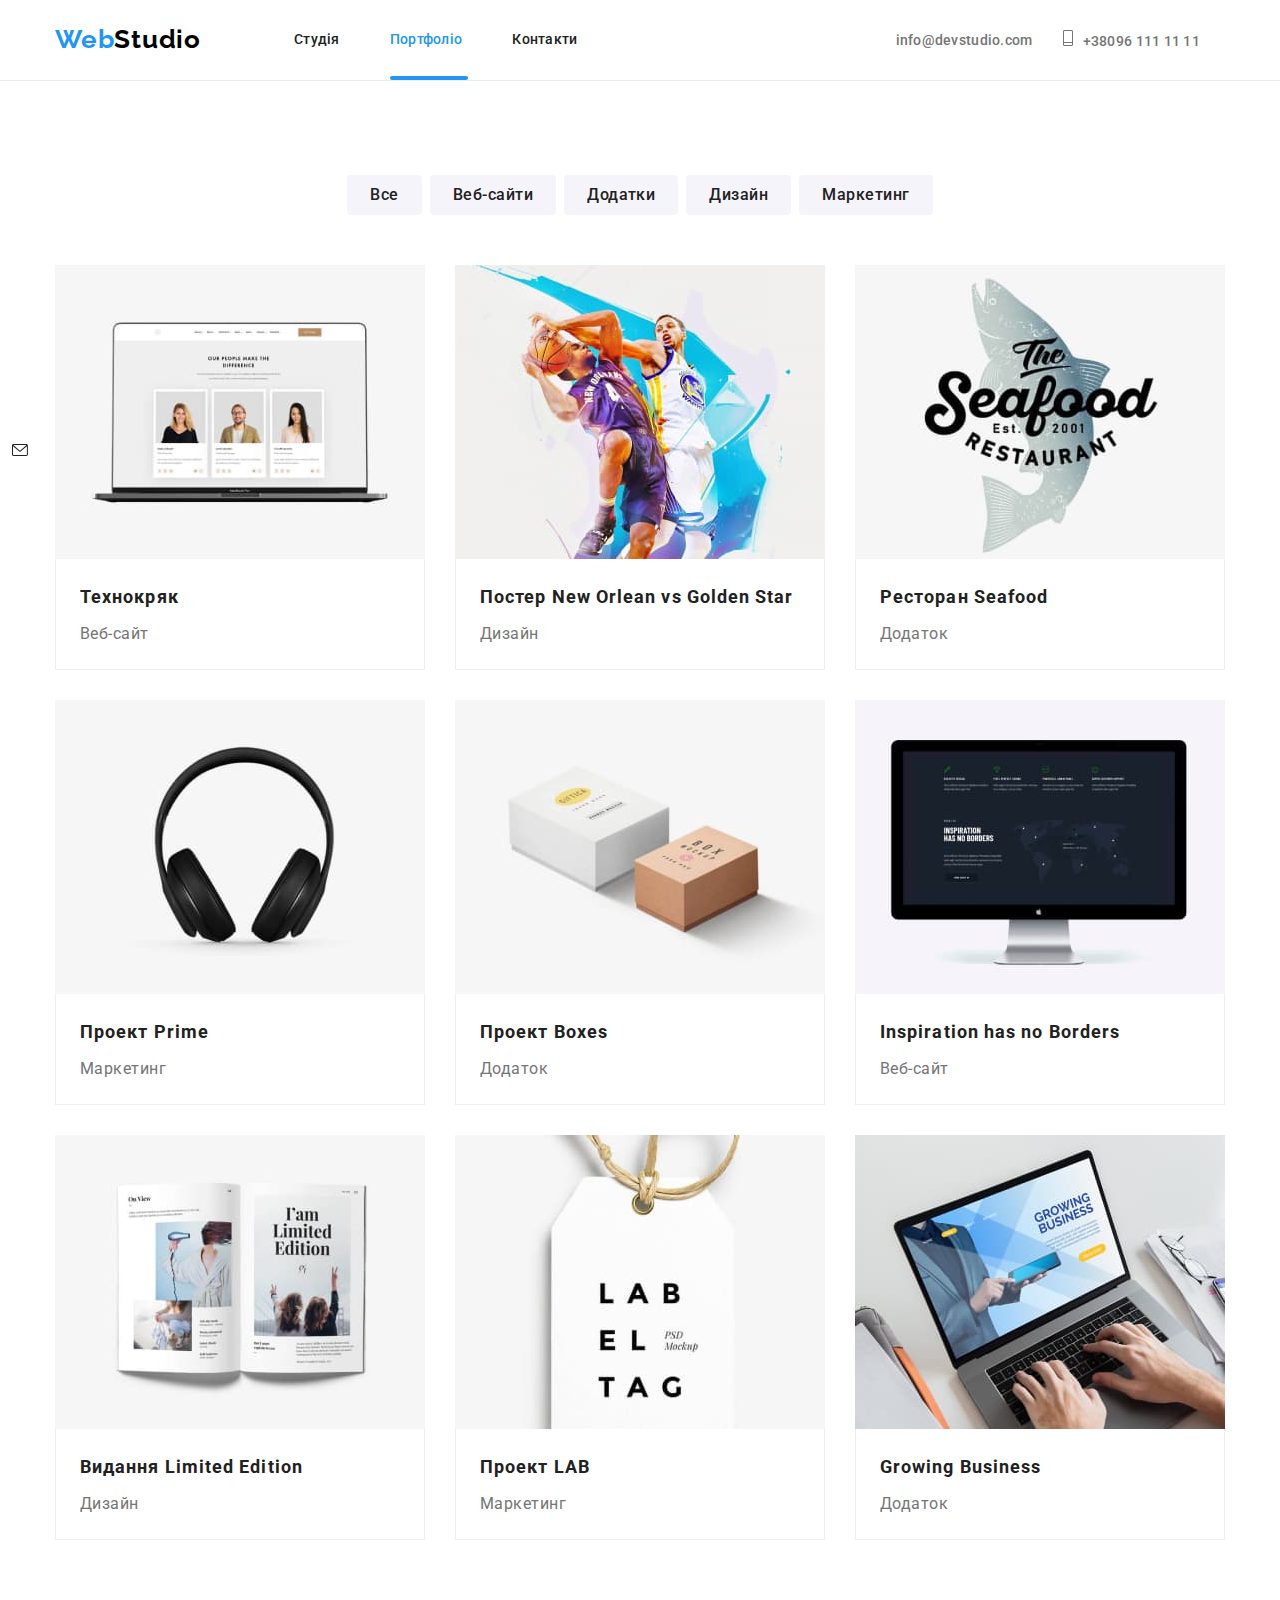
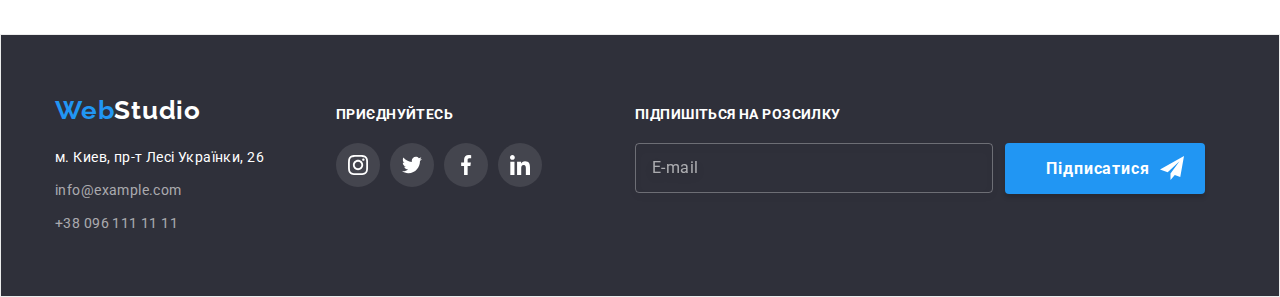
==== portfolio.html @ 7e5fe86b "add" ====
<!DOCTYPE html>
<html lang="uk">

<head>
    <meta charset="UTF-8">
    <meta http-equiv="X-UA-Compatible" content="IE=edge">
    <meta name="viewport" content="width=>, initial-scale=1.0">
    <title>Portfolio</title>
    <link rel="preconnect" href="https://fonts.googleapis.com">
    <link rel="preconnect" href="https://fonts.gstatic.com" crossorigin>
    <link href="https://fonts.googleapis.com/css2?family=Raleway:wght@700&family=Roboto:wght@400;500;700;900&display=swap"
        rel="stylesheet">
     <link rel="stylesheet" href="https://cdnjs.cloudflare.com/ajax/libs/modern-normalize/1.1.0/modern-normalize.min.css">
    <link rel="stylesheet" href="./css/styles.css" />
    </head>

<body>
    <header class="page-header">
      <div class="container flex">
         <nav class="header-nav">
            <a class="logo link" href="" target="_blank" title="Головна сторінка"><span class="logo-type">Web</span>Studio</a>
            <ul class="site-nav list">
                <li class="site-nav-item"><a class="element link " href="./index.html">Студія</a></li>
                <li class="site-nav-item"><a class="menu-link link current under-text"  href="./portfolio.html" >Портфоліо</a></li>
                <li><a class="menu-item link" href="" >Контакти</a></li>
            </ul>
         </nav>
           <ul class="auth-nav flex list">
         <li><a class="e-mail  link" href="malito:info@devstudio.com"><svg class="email-icon" width="16px" height="12px">
            <use href="./images/icons.svg#icon-envelope"></use></svg>info@devstudio.com</a></li>
         <li><a class="tel  link" href="+380961111111"><svg class="tel-icon" width="10px" height="16px"><use href="./images/icons.svg#icon-tel"></use></svg>+38096 111 11 11</a></li>
           </ul>
       </div>
    </header>
<main>
    <section class="section">
      <div class="container">
        <h1 class="visually-hidden">Наші проекти</h1>
        <ul class="buttons  list">
            <li>
                <button class="button-item" type="button">Все</button>
            </li>
            <li>
                <button class="button-item" type="button">Веб-сайти</button>
            </li>
            <li>
                <button class="button-item" type="button">Додатки</button>
            </li>
            <li>
                <button class="button-item" type="button">Дизайн</button>
            </li>
            <li>
                <button class="button-item" type="button">Маркетинг</button>
            </li>
        </ul>
            <ul class="projects  list"> 
                <li class="project-item">
                    <div class="project-wrap">
                     <img class="image" src="./images/portfolio1.jpg" alt="Технокряк" width="370" height="404">
                        <p class="about-project">Ресурс пропонує комплексні пропозиції з різним рівнем функціоналу та сервісів. Все це
                            дозволить відвідувачу отримати вичерпні відомості про компанію чи приватну особу.</p>
                    </div>
                    <div class="flex-container"><h2 class="projects-title" >Технокряк</h2>
                    <p class="projects-text">Веб-сайт</p>
                   </div>
                </li>
                <li class="project-item">
                    <div class="project-wrap">
                      <img class="image" src="./images/portfolio2.jpg" alt="Дизайн" width="370" height="404">
                       <p class="about-project">Ресурс пропонує створення оригінального дизайну реклами, презентацій, постерів для бізнесу і приватних осіб.</p>
                    </div>
                   <div class="flex-container"> <h2 class="projects-title" >Постер New Orlean vs Golden Star</h2>
                    <p class="projects-text">Дизайн</p>
                   </div>
                 </li>
                <li class="project-item">
                    <div class="project-wrap">
                      <img class="image" src="./images/portfolio3.jpg" alt="Додаток" width="370" height="404">
                      <p class="about-project">Додаток дозволяє швидко і зручно замовити їжу на будь-який смак. Однією з найкращих функцій є перегляд в режимі офлайн, тому ви можете переглядати ресторани без з’єднання з Інтернетом.</p>
                    </div>
                   <div class="flex-container"><h2 class="projects-title" >Ресторан Seafood</h2>
                    <p class="projects-text">Додаток</p>
                   </div>
                </li>
                <li class="project-item">
                    <div class="project-wrap">
                      <img class="image" src="./images/portfolio4.jpg" alt="Маркетинг" width="370" height="404">
                       <p class="about-project">Головна перевага реклами на радіо - дешевизна і масовість, адже погодьтеся, майже всі слухають радіо.</p>
                    </div>
                   <div class="flex-container"><h2 class="projects-title" >Проект Prime</h2>
                   <p class="projects-text">Маркетинг</p>
                  </div>
                </li>
                <li class="project-item">
                    <div class="project-wrap">
                    <img class="image" src="./images/portfolio5.jpg" alt="Додаток" width="370" height="404">
                     <p class="about-project">Додаток дозволяє користувачам переглядати каталог товарів на своєму смартфоні, відображає різну корисну
                    інформацію, дозволяє викликати чат для спілкування з представником інтернет-магазину.</p>
                    </div>
                  <div class="flex-container"><h2 class="projects-title" >Проект Boxes</h2>
                    <p class="projects-text">Додаток</p>
                   </div>
                </li>
                <li class="project-item">
                    <div class="project-wrap">
                      <img class="image" src="./images/portfolio6.jpg" alt="Веб-сайт" width="370" height="404">
                      <p class="about-project">Це не просто вебсторінка, а захопливий онлайн-досвід та віртуальна капсула часу.</p>
                    </div>
                   <div class="flex-container"><h2 class="projects-title" >Inspiration has no Borders</h2>
                    <p class="projects-text">Веб-сайт</p>
                   </div>
                </li>
                <li class="project-item">
                    <div class="project-wrap">
                      <img class="image" src="./images/portfolio7.jpg" alt="Дизайн" width="370" height="404">
                      <p class="about-project">Журнал про гарні речі, інтер'єри, будинки, дизайнерів, архітекторів, події у світі промислового дизайну та архітектури.</p>
                    </div>
                  <div class="flex-container"><h2 class="projects-title" >Видання Limited Edition</h2>
                    <p class="projects-text">Дизайн</p>
                  </div>
                </li>
                <li class="project-item">
                    <div class="project-wrap">
                     <img class="image" src="./images/portfolio8.jpg" alt="Маркетинг" width="370" height="404">
                     <p class="about-project">Чи можна ввімкнути в собі креатив? А яку стратегію використав для цього знаменитого мультиплікатор Волт Дісней? Нові ідеї
                    - це те, що змушує цей світ дихати та стрімголов летіти вперед.</p>
                    </div>
                   <div class="flex-container"> <h2 class="projects-title" >Проект LAB</h2>
                    <p class="projects-text">Маркетинг</p>
                   </div>
                </li>
                <li class="project-item"> 
                    <div class="project-wrap">
                      <img class="image" src="./images/portfolio9.jpg" alt="Додаток" width="370" height="404">
                      <p class="about-project">Ресурс підтримує всю команду на зв’язку та зосереджує на щоденній роботі. В додатку можна встановити дедлайни, намітити всі
                    етапи різних проектів і відстежувати реалізацію в одному місці.</p>
                    </div>
                 <div class="flex-container"> <h2 class="projects-title" >Growing Business</h2>
                    <p class="projects-text">Додаток</p>
                   </div>
                </li>
            </ul>
      </div>
    </section>
</main>
<footer class="sidebar"><div class="footer-box flex container">
    <div class=" box">
       <a class="footer-logo  link"  href="" target="_blank" title="Головна сторінка"><span class="logo-part">Web</span>Studio</a>
     <address>
        <ul class=" basement list  link">
            <li><a class="adress link" href="https://bit.ly/3pXMvUd" target="_blank" rel="noopener noreferrer">м. Киев, пр-т
                    Лесі Українки, 26</a> </li>
            <li><a class=" e-mail-footer link" href="mailto:info@devstudio.com">info@example.com</a> </li>
            <li><a class="tel-footer link" href="tel:+380961111111">+38 096 111 11 11</a> </li>
        </ul>
     </address>
    </div>
    <div class="soc-box">
        <h3 class="footer-title">ПРИЄДНУЙТЕСЬ</h3>
        <ul class="footer-soc list link">
            <li>
                <a href="" class="soc-link">
                    <svg class="soc-icon" width="20px" height="20px">
                        <use href="./images/icons.svg#icon-instagram"></use>
                    </svg>
                </a>
            </li>
            <li>
                <a href="" class="soc-link">
                    <svg class="soc-icon" width="20px" height="20px">
                        <use href="./images/icons.svg#icon-twitter"></use>
                    </svg>
                </a>
            </li>
            <li>
                <a href="" class="soc-link">
                    <svg class="soc-icon" width="20px" height="20px">
                        <use href="./images/icons.svg#icon-facebook"></use>
                    </svg>
                </a>
            </li>
            <li>
                <a href="" class="soc-link">
                    <svg class="soc-icon" width="20px" height="20px">
                        <use href="./images/icons.svg#icon-linkedin"></use>
                    </svg>
                </a>
            </li>
        </ul>
    </div>
    <div class="form-wrap">
        <h3 class="footer-title">
            ПІДПИШІТЬСЯ НА РОЗСИЛКУ</h3>
        <form class="form-email"  autocomplete="off">
            <input type="email" class="input-email" name="email" placeholder="E-mail" />
            <button type="submit" class="submit-btn">
                Підписатися
                <svg class="icon-send" width="24px" height="24px">
                    <use href="./images/icons.svg#icon-send"></use>
                </svg>
            </button>
        </form>
    </div>
    </div>
</footer>
</body>
</html>
---- css/styles.css ----
:root {
    --first-title-color:#212121;
    --second-title-color: #FFFFFF;;
    --first-text-color: #757575;
    --second-text-color:rgba(255, 255, 255, 0.6);
    --first-btn-color: #212121;
    --second-btn-color: #FFFFFF;
    --accent-color: #2196F3;
    --first-background-color:#F5F4FA;
    --second-background-color:#2F303A;
    --card-set-gap: 30px;
    --soc-icon-color:#AFB1B8;
    --timing-function:cubic-bezier(0.4, 0, 0.2, 1);
}

p,
h1,
h2,
h3,
h4,
h5,
h6 {
    margin: 0;
}

ul {
    margin: 0;
    padding-left: 0;
}

body {
font-family: 'Roboto', sans-serif;
color:var(--first-text-color) ;
}  

img {
    display: block;
    max-width: 100%;
    height: auto;
}
 
.list {
    list-style: none;
}

.link {
    text-decoration: none;
}

.visually-hidden {
    position: absolute;
    width: 1px;
    height: 1px;
    margin: -1px;
    border: 0;
    padding: 0;
    white-space: nowrap;
    clip-path: inset(100%);
    clip: rect(0 0 0 0);
    overflow: hidden;
}

.container {
    max-width: 1200px;
    margin-right: auto;
    margin-left: auto;
    padding-right: 15px;
    padding-left: 15px;
}
 
.section {
    padding-top: 94px;
    padding-bottom: 94px;
}

.page-header {
    align-items: center;
    border-bottom: 1px solid #ECECEC;
}

.logo-type {
    font-family: 'Raleway' , sans-serif;
    font-weight: 700;
    font-size: 26px;
    line-height: 1.2;
    letter-spacing: 0.03em;
    color: var(--accent-color);

    margin-top: 24px;
    margin-bottom: 25px;
    width: 45px;
}
 
.logo {
    font-family: 'Raleway', sans-serif;
    font-weight: 700;
    font-size: 26px;
    line-height: 1.2;
    letter-spacing: 0.03em;
    color: #000000;

    margin-right: 93px;
}

.site-nav-item {
    margin-right: 50px;
    position: relative;
    transition: color 250ms var(--timing-function);
}

.menu-link, .element {
    font-weight: 500;
    font-size: 14px;
    line-height: 1.14;
    letter-spacing: 0.02em;
    color: var(--first-title-color);

    padding-top: 32px;
    padding-bottom: 32px;
    display: block;
} 

.menu-item {
    font-weight: 500;
    font-size: 14px;
    line-height: 1.14;
    letter-spacing: 0.02em;
    color: var(--first-title-color);
    
    padding-top: 32px;
    padding-bottom: 32px;
    display: block;

    transition: color 250ms var(--timing-function);
}
   
.up-text::after{
    content: '';
    display: block;
    width: 48px;
    height: 4px;
    background-color: var(--accent-color);
    border-radius: 2px;

    position: absolute;
    left: 0;
    bottom: 0;
}

.under-text::after {
    content: '';
    display: block;
    width: 78px;
    height: 4px;
    background-color: var(--accent-color);
    border-radius: 2px;

    position: absolute;
    left: 0;
    bottom: 0;
}

.flex, .header-nav {
   display: flex;
   align-items: center;
}

.tel {
    padding-top: 32px;
    padding-bottom: 32px;
    margin-left: 30px;
    transition: color 250ms var(--timing-function);
}

.e-mail {
    margin-left: 318px;
    padding-top: 32px;
    padding-bottom: 32px;
    transition: color 250ms var(--timing-function);
}

.email-icon, .tel-icon {
    fill: currentColor;
    margin-right: 10px;
    background-position: center;
    background-size: contain;
    transition: color 250ms var(--timing-function);
}

.element:hover,  .menu-link:hover, .menu-item:hover, .tel:hover, .e-mail:hover, .adress:hover, .button-item:hover, .e-mail-footer:hover,
.tel-footer:hover, .email-icon:hover, .tel-icon:hover {
    color: var(--accent-color);
}

.current {
    color: var(--accent-color);
}

.hero-btn:hover, .hero-btn:focus{
    background-color: #188CE8;
    color: var(--second-btn-color);
}

.element:focus,
.menu-link:focus, .menu-item:focus,
.tel:focus,
.e-mail:focus,
.adress:focus,
.e-mail-footer:focus, .tel-footer:focus, .email-icon:focus, .tel-icon:focus
{
    color: var(--accent-color);
}

.tel, .e-mail {
   font-style: normal;
   font-weight: 500;
   font-size: 14px;
   line-height: 1.14;
   letter-spacing: 0.02em;
   color: var(--first-text-color);
}

.hero {
    text-align: center;
    align-items: center;
    padding-top: 200px;
    padding-bottom: 200px;

    max-width: 1600px;
    height: 600px;
    margin-right: auto;
    margin-left: auto;

    background-color: rgba(47, 48, 58, 0.4);
    background-image: linear-gradient(rgba(47, 48, 58, 0.4), rgba(47, 48, 58, 0.4)), 
     url(../images/hero-image.jpg);
    max-width: 1600px;
    height: 600px;
    background-repeat: no-repeat;
    block-size: cover;
    background-position: center;
}

.hero-title { 
    font-weight: 900;
    font-size: 44px;
    line-height: 1.36;
    letter-spacing: 0.06em;
    text-transform: uppercase;
    color: var(--second-title-color);

    margin-top: 0;
    margin-bottom: 30px;
    margin-right: 0;
}

.hero-btn {
    font-family: inherit;
    background: var(--accent-color);
    font-weight: 700;
    font-size: 16px;
    line-height: 1.8;
    color: var(--second-btn-color);
    cursor: pointer;
    letter-spacing: 0.06em;

   border: 4px solid transparent;
   padding: 10px 32px;
   display: inline-block;
   min-width: 216px;
   min-height: 50px;
   box-shadow: 0px 4px 4px rgba(0, 0, 0, 0.15);

    transition:background-color, color 250ms var(--timing-function);
}   

.box-icon {
    width: 270px;
    height: 120px;
    background-color: var(--first-background-color);
    margin-bottom: 30px;
    display: flex;
    justify-content: center;
    align-items: center;
}

.list-title {
    font-weight: 700;
    font-size: 14px;
    line-height: 1.14;
    letter-spacing: 0.03em;
    text-transform: uppercase;
    color: var(--first-title-color);

    margin-bottom: 10px;
}

.list-item {
    font-size: 14px;
    line-height: 1.71;
    letter-spacing: 0.03em;
}

.photo-title, .section-title {
    font-weight: 700;
    font-size: 36px;
    line-height: 1.16;
    letter-spacing: 0.03em;
    color: var(--first-title-color);

    margin-bottom: 50px;
    text-align: center;
} 

.photo-item {
    position: relative;
}

.photo-text {
    font-weight: 700;
    font-size: 14px;
    line-height: 1.14;
    text-align: center;
    letter-spacing: 0.03em;
    text-transform: uppercase;
    color: var(--second-title-color);
}
 
.photo-box {
    background-color: #2F303A;
    background: linear-gradient(rgba(47, 48, 58, 0.8), rgba(47, 48, 58, 0.8));
    width: 370px;
    height: 70px;
    
    display: flex;
    align-items: center;
    justify-content: center;

    position: absolute;
    bottom: 0;
    left: 0;
}

.padding {
    padding-top: 0;
}

.benefits, .photo, .workers, .site-nav{
    display: flex;
}

.benefits-item {
    margin-right: 30px;
}
 
.photo {
    gap: 30px;
}

.team {
  width: 270px;
  background-color: var(--second-title-color);  
  box-shadow: 0px 1px 3px rgba(0, 0, 0, 0.12), 0px 1px 1px rgba(0, 0, 0, 0.14), 0px 2px 1px rgba(0, 0, 0, 0.2);
  border-radius: 0px 0px 4px 4px;
}

.item-title {
    font-weight: 500;
    font-size: 16px;
    line-height: 1.18;
    letter-spacing: 0.03em;
    text-align: center;
    color: var(--first-title-color);

    margin-bottom: 10px;
}

.item-text {
    font-size: 16px;
   line-height: 1.18;
   letter-spacing: 0.03em;
   text-align: center;
   color: var(--first-text-color);
}

.about-workers {
    padding-top: 30px;
    padding-bottom: 30px;
}

.workers {
    background-color: var(--first-background-color);
    gap: 30px;
}

.workers-soc {
 display: flex;
 justify-content: center;
 gap: 10px;

 margin-top: 16px;
}

.worker-link {
    width: 44px;
    height: 44px;
    border-radius: 50%;
    display: flex;
    justify-content: center;
    align-items: center;

    transition: background-color 250ms var(--timing-function);
}

.worker-link:hover, .worker-link:focus{
    background-color: var(--accent-color)
}

.worker-link:hover .worker-icon, .worker-link:focus .worker-icon {
    fill: var(--second-title-color);
}

.worker-icon {
    fill: var(--soc-icon-color);
    transition: fill 250ms var(--timing-function);
}

.clients {
    display: flex;
    gap: 30px;
}

.clients-link {
    width: 170px;
    height: 92px;
    border: 1px solid #AFB1B8;
    border-radius: 4px;
    display: flex;
    justify-content: center;
    align-items: center;

    transition: background-color, border 250ms var(--timing-function);
}

.clients-icon {
    fill: var(--soc-icon-color);
    transition: fill 250ms var(--timing-function);
}  

.clients-link:hover, .clients-link:focus {
    border: 1px solid  var(--accent-color);
    background-color: #fff;
}

.clients-link:hover .clients-icon,
.clients-link:focus .clients-icon {
    fill: var(--accent-color);
}

.sidebar {
    background: #2F303A;
    border: 1px solid #ECECEC;
    align-items: center;

    padding-top: 60px;
    padding-bottom: 60px;
}

.footer-logo {
    font-family: 'Raleway', sans-serif;
    font-weight: 700;
    font-size: 26px;
    line-height: 1.2;
    letter-spacing: 0.03em;
    color: var(--second-title-color);
}

.e-mail-footer,
.tel-footer {
    font-style: normal;
    font-size: 14px;
    line-height: 1.71;
    letter-spacing: 0.03em;
    color: rgba(255, 255, 255, 0.6);

    display: block;
    min-height: 21px;

    transition: color 250ms var(--timing-function);
}

.logo-part {
    color: var(--accent-color);
}

.e-mail-footer {
    margin-bottom: 9px;
}

.adress {
    font-style: normal;
    font-size: 14px;
    line-height: 1.71;
    letter-spacing: 0.03em;
    color: var(--second-title-color);

    display: block;
    min-width: 211px;
    min-height: 21px;
    margin-top: 20px;
    margin-bottom: 9px;

    transition: color 250ms var(--timing-function);
}

.footer-title {
    font-weight: 700;
    font-size: 14px;
    line-height: 1.14;
    letter-spacing: 0.03em;
    text-transform: uppercase;
    color: var(--second-title-color);

    margin-bottom: 20px;
}

.footer-soc {
    display: flex;
    gap: 10px;
}
  
.soc-link {
    width: 44px;
    height: 44px;
    border-radius: 50%;
    display: flex;
    justify-content: center;
    align-items: center;

    background-color: rgba(255, 255, 255, 0.1);

    transition: background-color 250ms var(--timing-function);
}

.soc-icon {
 fill: var(--second-title-color);
 transition: fill 250ms var(--timing-function);
}

.soc-link:hover, .soc-link:focus {
    background-color: var(--accent-color);
}

.form-wrap{
    margin-left: 93px;
}
 
.form-email {
    display: flex;
}

.icon-send{
 fill: var(--second-btn-color);
 margin-left: 10px;
}
 
.submit-btn {
    font-family: inherit;
    font-weight: 700;
    font-size: 16px;
    line-height: 1.87;
    letter-spacing: 0.06em;
    color: var(--second-btn-color);
    background-color: var(--accent-color);
    cursor: pointer;
    border: 1px solid transparent;
    border-radius: 4px;
    box-shadow: 0px 4px 4px rgba(0, 0, 0, 0.15);
    
    padding: 10px 8px 10px 28px;
    margin-left: 12px;
    min-width: 200px;
    min-height: 50px;
    display: flex;
    align-items: center; 
    justify-content: center;

    transition: background-color 250ms var(--timing-function);
}

.submit-btn:focus, .submit-btn:hover {
    background-color: #188CE8;
}

.input-email {
    width: 358px;
    height: 50px;
    border: 1px solid rgba(255, 255, 255, 0.3);
    filter: drop-shadow(0px 4px 4px rgba(0, 0, 0, 0.15));
    border-radius: 4px;
    padding: 15px 16px;
    background: transparent;
    color: #FFFFFF;
    resize: none;
}

.input-email::placeholder {
    font-size: 16px;
    line-height: 1.25;
    display: flex;
    align-items: center;
    letter-spacing: 0.03em;
    color: rgba(255, 255, 255, 0.6);
}

.modal-title {
    font-weight: 700;
    font-size: 20px;
    line-height: 1.15;
    text-align: center;
    letter-spacing: 0.03em;
    color: var(--first-title-color);

    margin-bottom: 12px;
}

.form-text {
    font-size: 12px;
    line-height: 1.16;
    letter-spacing: 0.01em;
    color: var(--first-text-color);
    margin-bottom: 8px;
}

.modal {
    padding: 40px;
}

.modal-field {
 margin-bottom: 10px;
}

.modal-coment {
    margin-bottom: 20px;
}

.feedback {
    resize: none;
    width: 448px;
    height: 120px;
    border: 1px solid rgba(33, 33, 33, 0.2);
    border-radius: 4px;
    padding: 12px 16px;
    outline: transparent;

    transition: border-color 250ms var(--timing-function);
}

.feedback::placeholder {
    font-size: 12px;
    line-height: 1.16;
    letter-spacing: 0.01em;
    color: rgba(117, 117, 117, 0.5);
}

.feedback:focus{
    border-color: var(--accent-color);
}

.input-item {
    height: 40px;
    width: 448px;
    border: 1px solid rgba(33, 33, 33, 0.2);
    border-radius: 4px;
    outline: transparent;
    padding-top: 12px;
    padding-left: 42px;
    padding-bottom: 12px;

    transition: border-color 250ms var(--timing-function);
}

.input-item:focus{
    border-color: var(--accent-color);
}

.input-item:focus + .person-icon, .input-item:focus+ .phone-icon, .input-item:focus + .email-icon{
    fill: var(--accent-color);
}

.input-wrap {
    position: relative;
}

.person-icon, .phone-icon, .email-icon{
    position: absolute;
    top:50%;
    transform: translateY(-50%);
    left: 12px;
    fill: var(--first-title-color);
 
    transition: fill 250ms var(--timing-function);
}

.check-wrap {
    margin-bottom: 30px;
}

.policy-text {
    font-size: 14px;
    line-height: 1.71;
    letter-spacing: 0.03em;
    color: var(--first-text-color);

    margin-left: 14px;
    display: flex;
    align-items: center;
}

.policy-text span {
    width: 16px;
    height: 15px;
    border: 2px solid var(--first-title-color);
    border-radius: 2px;
    margin-right: 9px;
    display: flex;
    justify-content: center;
    align-items: center;
}

.checkbox:checked + .policy-text span{
    background-color:var(--accent-color);
    border: none;
}

.checkbox:checked + .policy-text .check-icon{
    fill: var(--second-btn-color);
}

.check-ancor {
    color: var(--accent-color);
}
 
.check-icon {
    fill: transparent;
}

.form-btn {
    font-family: inherit;
    font-weight: 700;
    font-size: 16px;
    line-height: 1.87;
    letter-spacing: 0.06em;
    color: var(--second-btn-color);
    background-color: var(--accent-color);
    cursor: pointer;
    border: 1px solid transparent;
    border-radius: 4px;
    box-shadow: 0px 4px 4px rgba(0, 0, 0, 0.15);

    padding: 10px 52px;
    min-width: 200px;
    min-height: 50px;
    display: inline-block;

    transition: background-color 250ms var(--timing-function);
}

.form-btn:focus, .form-btn:hover {
    background: #188CE8;
}
 
.submit-wrap{
    display: flex;
    justify-content: center;
    align-items: center;
}

.box {
    margin-left: 0;
    margin-right: 0;
}  

.soc-box {
    margin-left: 70px;
}

.footer-box {
    display: flex;
    align-items: baseline;
}

.buttons {
    margin-bottom: 50px;
    display: flex;
    justify-content: center;
    gap: 8px;
}

.button-item {
    font-family: inherit;
    cursor: pointer;
    font-weight: 500;
    font-size: 16px;
    line-height: 1.62;
    text-align: center;
    letter-spacing: 0.03em;
    color: var(--first-btn-color);
    background-color: var(--first-background-color);

    border: 1px solid transparent;
    border-radius: 4px;
    padding: 6px 22px;
    min-height: 38px;

    transition: background-color, color, box-shadow 250ms var(--timing-function);
}

.button-item:focus, .button-item:hover {
    color: var(--second-btn-color);
    background-color: var(--accent-color);
    box-shadow: 0px 3px 1px rgba(0, 0, 0, 0.1), 0px 1px 2px rgba(0, 0, 0, 0.08), 0px 2px 2px rgba(0, 0, 0, 0.12);
}

.projects {
    display: flex;
    flex-wrap: wrap;
    row-gap: 30px;
    column-gap: 30px;
}

.projects li{
    flex-basis: calc((100% - 2*30px) / 3);
}
  
.project-wrap {
    position: relative;
    overflow: hidden;
}

.about-project {
    font-size: 18px;
    line-height: 1.55;
    letter-spacing: 0.03em;
    color: var(--second-title-color);

    background-color: var(--accent-color);
    background: linear-gradient(rgba(33, 150, 243, 0.9), rgba(33, 150, 243, 0.9));
    padding: 63px 24px 63px 24px;
    width: 100%;
    height: 100%;

    position: absolute;
    top: 0;
    left: 0;
    transform: translateY(100%);
    transition: transform 250ms var(--timing-function);
}
 
.project-item:hover .about-project{
    transform: translate(0%);
}

.flex-container {
    width: 370px;
    background: #FFFFFF;
    border: 1px solid #EEEEEE;
    border-top: none;

    padding-top: 20px;
    padding-bottom: 20px;
    padding-left: 24px;
}

.projects-title {
    font-weight: 700;
    font-size: 18px;
    line-height: 2.0;
    letter-spacing: 0.06em;
    color: var(--first-title-color);

    margin-bottom: 4px;
}

.projects-text {
 font-size: 16px;
 line-height: 1.87;
 letter-spacing: 0.03em;
 color: var(--first-text-color);
}

.project-item:hover, .project-item:focus {
    box-shadow: 0px 1px 1px rgba(0, 0, 0, 0.12), 0px 4px 4px rgba(0, 0, 0, 0.06), 1px 4px 6px rgba(0, 0, 0, 0.16);
}

.is-hidden {
    opacity: 0;
    visibility: hidden;
    pointer-events: none;
}

.backdrop {
    width: 100%;
    height: 100%;
    background-color:  rgba(0, 0, 0, 0.2);

    position: fixed;
    top: 0;
    transition: opacity 300ms var(--timing-function),visibility 300ms var(--timing-function) ;
}
  
.modal{
    width: 528px;
    min-height: 581px;
    background-color: var(--second-title-color);
    border-radius: 4px;
    box-shadow: 0px 1px 3px rgba(0, 0, 0, 0.12), 0px 1px 1px rgba(0, 0, 0, 0.14), 0px 2px 1px rgba(0, 0, 0, 0.2);
     
    position: absolute;
    top: 50%;
    left: 50%;
    transform: translate(-50%,-50%);
    transition: transform 250ms var(--timing-function);
}

.close-btn{
    position: absolute;
    top: 8px;
    right: 8px;
    width: 30px;
    height: 30px;
    padding: 0;
    background-color: #FFFFFF;
    border: 1px solid rgba(0, 0, 0, 0.1);
    border-radius: 50%;
    display: flex;
    align-items: center;
    justify-content: center;
    cursor: pointer;
}

.close-icon{
 fill: black;
 transition: fill 250ms var(--timing-function)
}
  
.close-btn:focus .close-icon, .close-btn:hover .close-icon{
    fill: var(--accent-color);
}
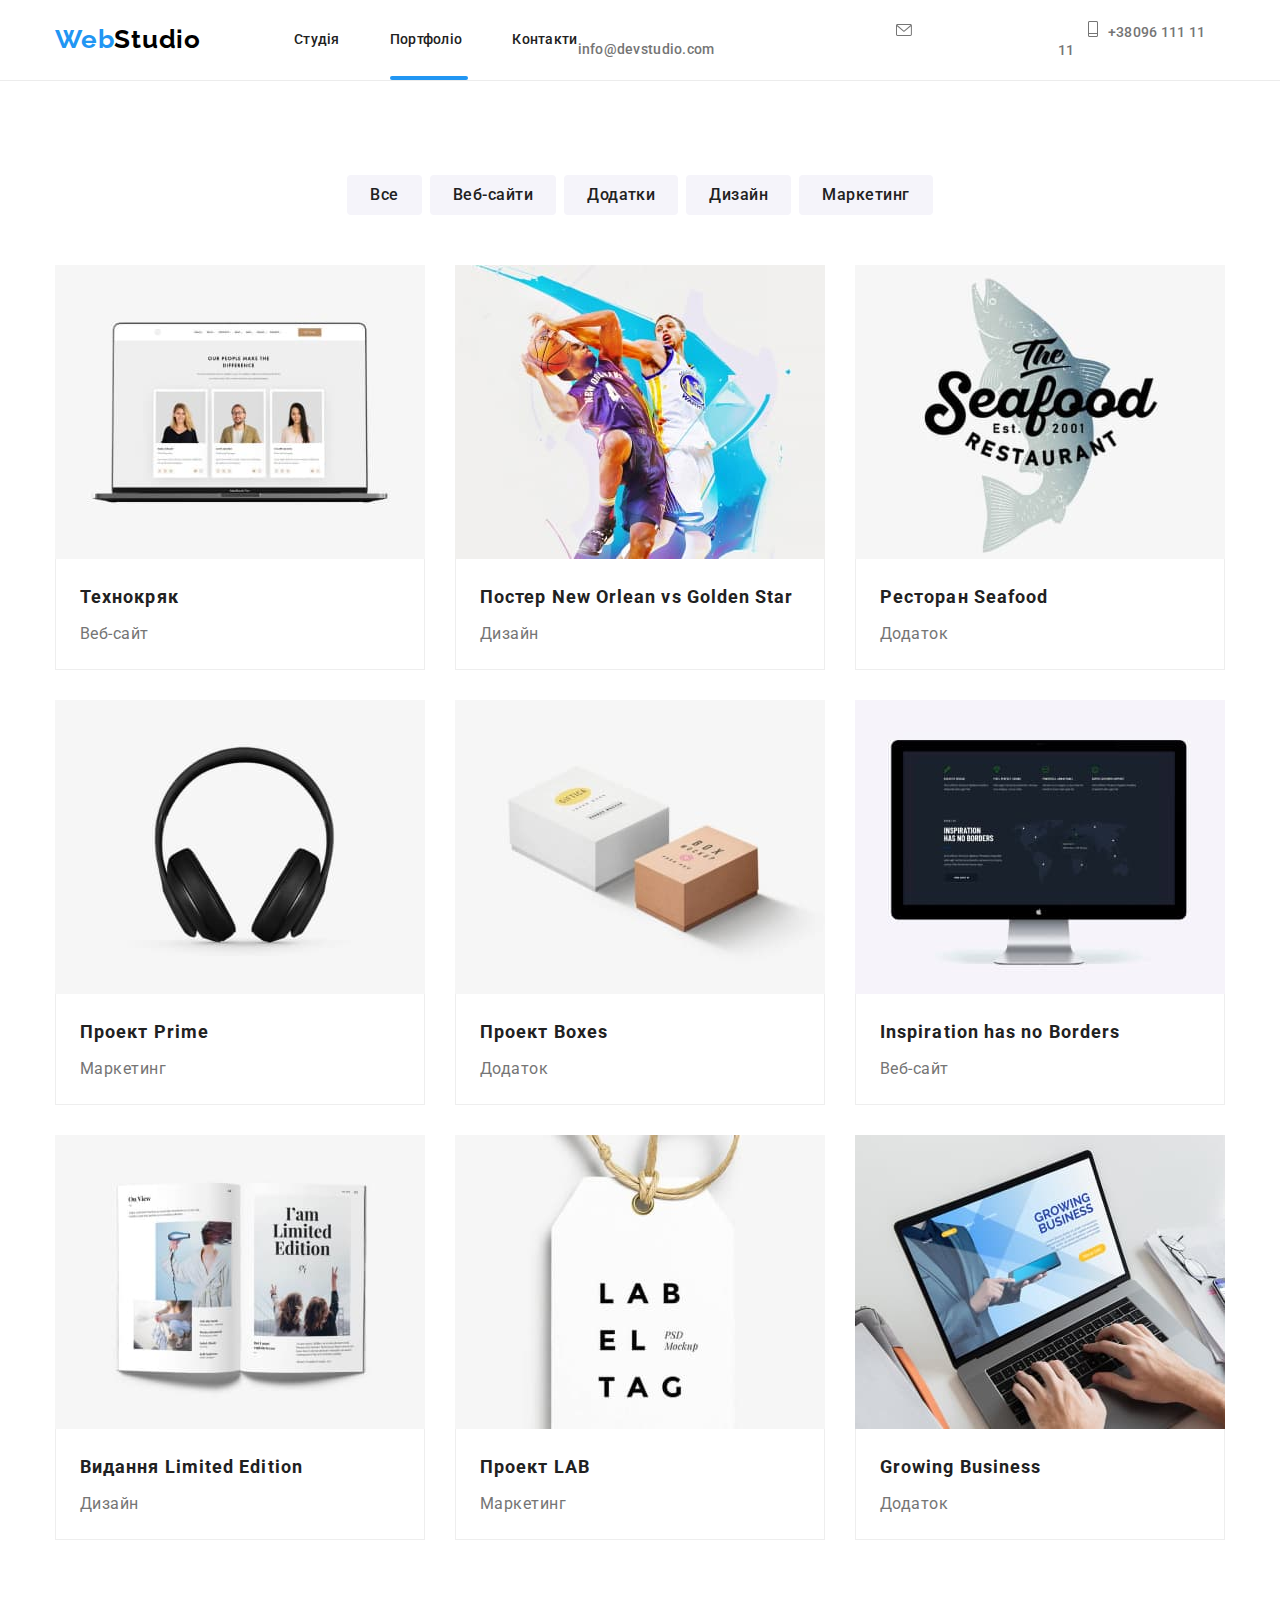
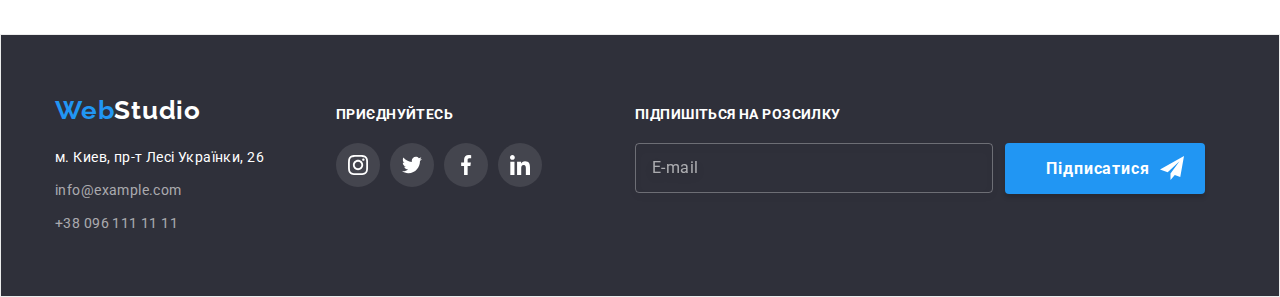
==== commit b863d3d5: "sass" ====
--- a/portfolio.html
+++ b/portfolio.html
@@ -10,192 +10,190 @@
     <link rel="preconnect" href="https://fonts.gstatic.com" crossorigin>
     <link href="https://fonts.googleapis.com/css2?family=Raleway:wght@700&family=Roboto:wght@400;500;700;900&display=swap"
         rel="stylesheet">
-     <link rel="stylesheet" href="https://cdnjs.cloudflare.com/ajax/libs/modern-normalize/1.1.0/modern-normalize.min.css">
-    <link rel="stylesheet" href="./css/styles.css" />
+    <link rel="stylesheet" href="./css/main.min.css" />
     </head>
 
 <body>
-    <header class="page-header">
-      <div class="container flex">
-         <nav class="header-nav">
-            <a class="logo link" href="" target="_blank" title="Головна сторінка"><span class="logo-type">Web</span>Studio</a>
-            <ul class="site-nav list">
-                <li class="site-nav-item"><a class="element link " href="./index.html">Студія</a></li>
-                <li class="site-nav-item"><a class="menu-link link current under-text"  href="./portfolio.html" >Портфоліо</a></li>
-                <li><a class="menu-item link" href="" >Контакти</a></li>
+    <header class="header">
+      <div class="container header-container">
+            <a class="logo" href="" target="_blank" title="Головна сторінка"><span class="logo__text">Web</span>Studio</a>
+            <nav class="navigation"></nav>
+            <ul class="navigation__list">
+                <li class="navigation__item"><a class="navigation__link " href="./index.html">Студія</a></li>
+                <li class="navigation__item"><a class="navigation__link current under-text"  href="./portfolio.html" >Портфоліо</a></li>
+                <li><a class="navigation__anchor" href="" >Контакти</a></li>
             </ul>
          </nav>
-           <ul class="auth-nav flex list">
-         <li><a class="e-mail  link" href="malito:info@devstudio.com"><svg class="email-icon" width="16px" height="12px">
-            <use href="./images/icons.svg#icon-envelope"></use></svg>info@devstudio.com</a></li>
-         <li><a class="tel  link" href="+380961111111"><svg class="tel-icon" width="10px" height="16px"><use href="./images/icons.svg#icon-tel"></use></svg>+38096 111 11 11</a></li>
+           <ul class="contacts flex">
+         <li class="contacts__item"><a class="contacts__email" href="malito:info@devstudio.com"><svg class="contacts--email-icon" width="16px" height="12px"><use href="./images/icons.svg#icon-envelope"></use></svg>info@devstudio.com</a></li>
+         <li class="contacts__item"><a class="contacts__tel" href="+380961111111"><svg class="contacts--tel-icon" width="10px" height="16px"><use href="./images/icons.svg#icon-tel"></use></svg>+38096 111 11 11</a></li>
            </ul>
        </div>
     </header>
 <main>
-    <section class="section">
-      <div class="container">
+    <section class="buttons section">
+      <div class="buttons-container container">
         <h1 class="visually-hidden">Наші проекти</h1>
-        <ul class="buttons  list">
-            <li>
-                <button class="button-item" type="button">Все</button>
-            </li>
-            <li>
-                <button class="button-item" type="button">Веб-сайти</button>
-            </li>
-            <li>
-                <button class="button-item" type="button">Додатки</button>
-            </li>
-            <li>
-                <button class="button-item" type="button">Дизайн</button>
-            </li>
-            <li>
-                <button class="button-item" type="button">Маркетинг</button>
+        <ul class="buttons__list">
+            <li>
+                <button class="buttons__item" type="button">Все</button>
+            </li>
+            <li>
+                <button class="buttons__item" type="button">Веб-сайти</button>
+            </li>
+            <li>
+                <button class="buttons__item" type="button">Додатки</button>
+            </li>
+            <li>
+                <button class="buttons__item" type="button">Дизайн</button>
+            </li>
+            <li>
+                <button class="buttons__item" type="button">Маркетинг</button>
             </li>
         </ul>
-            <ul class="projects  list"> 
-                <li class="project-item">
-                    <div class="project-wrap">
-                     <img class="image" src="./images/portfolio1.jpg" alt="Технокряк" width="370" height="404">
-                        <p class="about-project">Ресурс пропонує комплексні пропозиції з різним рівнем функціоналу та сервісів. Все це
+            <ul class="projects"> 
+                <li class="projects__item">
+                    <div class="projects__wrap">
+                     <img class="projects__image" src="./images/portfolio1.jpg" alt="Технокряк" width="370" height="404">
+                        <p class="projects__text">Ресурс пропонує комплексні пропозиції з різним рівнем функціоналу та сервісів. Все це
                             дозволить відвідувачу отримати вичерпні відомості про компанію чи приватну особу.</p>
                     </div>
-                    <div class="flex-container"><h2 class="projects-title" >Технокряк</h2>
-                    <p class="projects-text">Веб-сайт</p>
-                   </div>
-                </li>
-                <li class="project-item">
-                    <div class="project-wrap">
-                      <img class="image" src="./images/portfolio2.jpg" alt="Дизайн" width="370" height="404">
-                       <p class="about-project">Ресурс пропонує створення оригінального дизайну реклами, презентацій, постерів для бізнесу і приватних осіб.</p>
-                    </div>
-                   <div class="flex-container"> <h2 class="projects-title" >Постер New Orlean vs Golden Star</h2>
-                    <p class="projects-text">Дизайн</p>
+                    <div class="projects__container"><h2 class="projects__name" >Технокряк</h2>
+                    <p class="projects__value">Веб-сайт</p>
+                   </div>
+                </li>
+                <li class="projects__item">
+                    <div class="projects__wrap">
+                      <img class="projects__image" src="./images/portfolio2.jpg" alt="Дизайн" width="370" height="404">
+                       <p class="projects__text">Ресурс пропонує створення оригінального дизайну реклами, презентацій, постерів для бізнесу і приватних осіб.</p>
+                    </div>
+                   <div class="projects__container"> <h2 class="projects__name" >Постер New Orlean vs Golden Star</h2>
+                    <p class="projects__value">Дизайн</p>
                    </div>
                  </li>
-                <li class="project-item">
-                    <div class="project-wrap">
-                      <img class="image" src="./images/portfolio3.jpg" alt="Додаток" width="370" height="404">
-                      <p class="about-project">Додаток дозволяє швидко і зручно замовити їжу на будь-який смак. Однією з найкращих функцій є перегляд в режимі офлайн, тому ви можете переглядати ресторани без з’єднання з Інтернетом.</p>
-                    </div>
-                   <div class="flex-container"><h2 class="projects-title" >Ресторан Seafood</h2>
-                    <p class="projects-text">Додаток</p>
-                   </div>
-                </li>
-                <li class="project-item">
-                    <div class="project-wrap">
-                      <img class="image" src="./images/portfolio4.jpg" alt="Маркетинг" width="370" height="404">
-                       <p class="about-project">Головна перевага реклами на радіо - дешевизна і масовість, адже погодьтеся, майже всі слухають радіо.</p>
-                    </div>
-                   <div class="flex-container"><h2 class="projects-title" >Проект Prime</h2>
-                   <p class="projects-text">Маркетинг</p>
+                <li class="projects__item">
+                    <div class="projects__wrap">
+                      <img class="projects__image" src="./images/portfolio3.jpg" alt="Додаток" width="370" height="404">
+                      <p class="projects__text">Додаток дозволяє швидко і зручно замовити їжу на будь-який смак. Однією з найкращих функцій є перегляд в режимі офлайн, тому ви можете переглядати ресторани без з’єднання з Інтернетом.</p>
+                    </div>
+                   <div class="projects__container"><h2 class="projects__name" >Ресторан Seafood</h2>
+                    <p class="projects__value">Додаток</p>
+                   </div>
+                </li>
+                <li class="projects__item">
+                    <div class="projects__wrap">
+                      <img class="projects__image" src="./images/portfolio4.jpg" alt="Маркетинг" width="370" height="404">
+                       <p class="projects__text">Головна перевага реклами на радіо - дешевизна і масовість, адже погодьтеся, майже всі слухають радіо.</p>
+                    </div>
+                   <div class="projects__container"><h2 class="projects__name" >Проект Prime</h2>
+                   <p class="projects__value">Маркетинг</p>
                   </div>
                 </li>
-                <li class="project-item">
-                    <div class="project-wrap">
-                    <img class="image" src="./images/portfolio5.jpg" alt="Додаток" width="370" height="404">
-                     <p class="about-project">Додаток дозволяє користувачам переглядати каталог товарів на своєму смартфоні, відображає різну корисну
+                <li class="projects__item">
+                    <div class="projects__wrap">
+                    <img class="projects__image" src="./images/portfolio5.jpg" alt="Додаток" width="370" height="404">
+                     <p class="projects__text">Додаток дозволяє користувачам переглядати каталог товарів на своєму смартфоні, відображає різну корисну
                     інформацію, дозволяє викликати чат для спілкування з представником інтернет-магазину.</p>
                     </div>
-                  <div class="flex-container"><h2 class="projects-title" >Проект Boxes</h2>
-                    <p class="projects-text">Додаток</p>
-                   </div>
-                </li>
-                <li class="project-item">
-                    <div class="project-wrap">
-                      <img class="image" src="./images/portfolio6.jpg" alt="Веб-сайт" width="370" height="404">
-                      <p class="about-project">Це не просто вебсторінка, а захопливий онлайн-досвід та віртуальна капсула часу.</p>
-                    </div>
-                   <div class="flex-container"><h2 class="projects-title" >Inspiration has no Borders</h2>
-                    <p class="projects-text">Веб-сайт</p>
-                   </div>
-                </li>
-                <li class="project-item">
-                    <div class="project-wrap">
-                      <img class="image" src="./images/portfolio7.jpg" alt="Дизайн" width="370" height="404">
-                      <p class="about-project">Журнал про гарні речі, інтер'єри, будинки, дизайнерів, архітекторів, події у світі промислового дизайну та архітектури.</p>
-                    </div>
-                  <div class="flex-container"><h2 class="projects-title" >Видання Limited Edition</h2>
-                    <p class="projects-text">Дизайн</p>
+                  <div class="projects__container"><h2 class="projects__name" >Проект Boxes</h2>
+                    <p class="projects__value">Додаток</p>
+                   </div>
+                </li>
+                <li class="projects__item">
+                    <div class="projects__wrap">
+                      <img class="projects__image" src="./images/portfolio6.jpg" alt="Веб-сайт" width="370" height="404">
+                      <p class="projects__text">Це не просто вебсторінка, а захопливий онлайн-досвід та віртуальна капсула часу.</p>
+                    </div>
+                   <div class="projects__container"><h2 class="projects__name" >Inspiration has no Borders</h2>
+                    <p class="projects__value">Веб-сайт</p>
+                   </div>
+                </li>
+                <li class="projects__item">
+                    <div class="projects__wrap">
+                      <img class="projects__image" src="./images/portfolio7.jpg" alt="Дизайн" width="370" height="404">
+                      <p class="projects__text">Журнал про гарні речі, інтер'єри, будинки, дизайнерів, архітекторів, події у світі промислового дизайну та архітектури.</p>
+                    </div>
+                  <div class="projects__container"><h2 class="projects__name" >Видання Limited Edition</h2>
+                    <p class="projects__value">Дизайн</p>
                   </div>
                 </li>
-                <li class="project-item">
-                    <div class="project-wrap">
-                     <img class="image" src="./images/portfolio8.jpg" alt="Маркетинг" width="370" height="404">
-                     <p class="about-project">Чи можна ввімкнути в собі креатив? А яку стратегію використав для цього знаменитого мультиплікатор Волт Дісней? Нові ідеї
+                <li class="projects__item">
+                    <div class="projects__wrap">
+                     <img class="projects__image" src="./images/portfolio8.jpg" alt="Маркетинг" width="370" height="404">
+                     <p class="projects__text">Чи можна ввімкнути в собі креатив? А яку стратегію використав для цього знаменитого мультиплікатор Волт Дісней? Нові ідеї
                     - це те, що змушує цей світ дихати та стрімголов летіти вперед.</p>
                     </div>
-                   <div class="flex-container"> <h2 class="projects-title" >Проект LAB</h2>
-                    <p class="projects-text">Маркетинг</p>
-                   </div>
-                </li>
-                <li class="project-item"> 
-                    <div class="project-wrap">
-                      <img class="image" src="./images/portfolio9.jpg" alt="Додаток" width="370" height="404">
-                      <p class="about-project">Ресурс підтримує всю команду на зв’язку та зосереджує на щоденній роботі. В додатку можна встановити дедлайни, намітити всі
+                   <div class="projects__container"> <h2 class="projects__name" >Проект LAB</h2>
+                    <p class="projects__value">Маркетинг</p>
+                   </div>
+                </li>
+                <li class="projects__item"> 
+                    <div class="projects__wrap">
+                      <img class="projects__image" src="./images/portfolio9.jpg" alt="Додаток" width="370" height="404">
+                      <p class="projects__text">Ресурс підтримує всю команду на зв’язку та зосереджує на щоденній роботі. В додатку можна встановити дедлайни, намітити всі
                     етапи різних проектів і відстежувати реалізацію в одному місці.</p>
                     </div>
-                 <div class="flex-container"> <h2 class="projects-title" >Growing Business</h2>
-                    <p class="projects-text">Додаток</p>
+                 <div class="projects__container"> <h2 class="projects__name" >Growing Business</h2>
+                    <p class="projects__value">Додаток</p>
                    </div>
                 </li>
             </ul>
       </div>
     </section>
 </main>
-<footer class="sidebar"><div class="footer-box flex container">
-    <div class=" box">
-       <a class="footer-logo  link"  href="" target="_blank" title="Головна сторінка"><span class="logo-part">Web</span>Studio</a>
+<footer class="footer"><div class="footer-container flex container">
+    <div class="footer-box">
+       <a class="footer__logo"  href="" target="_blank" title="Головна сторінка"><span class="footer__logo--part">Web</span>Studio</a>
      <address>
-        <ul class=" basement list  link">
-            <li><a class="adress link" href="https://bit.ly/3pXMvUd" target="_blank" rel="noopener noreferrer">м. Киев, пр-т
+        <ul class="footer__list">
+            <li class="footer__item"><a class="footer__address" href="https://bit.ly/3pXMvUd" target="_blank" rel="noopener noreferrer">м. Киев, пр-т
                     Лесі Українки, 26</a> </li>
-            <li><a class=" e-mail-footer link" href="mailto:info@devstudio.com">info@example.com</a> </li>
-            <li><a class="tel-footer link" href="tel:+380961111111">+38 096 111 11 11</a> </li>
+            <li class="footer__item"><a class="footer__email" href="mailto:info@devstudio.com">info@example.com</a> </li>
+            <li class="footer__item"><a class="footer__tel" href="tel:+380961111111">+38 096 111 11 11</a> </li>
         </ul>
      </address>
     </div>
-    <div class="soc-box">
-        <h3 class="footer-title">ПРИЄДНУЙТЕСЬ</h3>
-        <ul class="footer-soc list link">
-            <li>
-                <a href="" class="soc-link">
-                    <svg class="soc-icon" width="20px" height="20px">
+    <div class="footer-social">
+        <h3 class="footer__title">ПРИЄДНУЙТЕСЬ</h3>
+        <ul class="footer-social__list">
+            <li>
+                <a href="" class="footer-social__link">
+                    <svg class="footer-social--icon" width="20px" height="20px">
                         <use href="./images/icons.svg#icon-instagram"></use>
                     </svg>
                 </a>
             </li>
             <li>
-                <a href="" class="soc-link">
-                    <svg class="soc-icon" width="20px" height="20px">
+                <a href="" class="footer-social__link">
+                    <svg class="footer-social--icon" width="20px" height="20px">
                         <use href="./images/icons.svg#icon-twitter"></use>
                     </svg>
                 </a>
             </li>
             <li>
-                <a href="" class="soc-link">
-                    <svg class="soc-icon" width="20px" height="20px">
+                <a href="" class="footer-social__link">
+                    <svg class="footer-social--icon" width="20px" height="20px">
                         <use href="./images/icons.svg#icon-facebook"></use>
                     </svg>
                 </a>
             </li>
             <li>
-                <a href="" class="soc-link">
-                    <svg class="soc-icon" width="20px" height="20px">
+                <a href="" class="footer-social__link">
+                    <svg class="footer-social--icon" width="20px" height="20px">
                         <use href="./images/icons.svg#icon-linkedin"></use>
                     </svg>
                 </a>
             </li>
         </ul>
     </div>
-    <div class="form-wrap">
-        <h3 class="footer-title">
+    <div class="footer-form">
+        <h3 class="footer__title">
             ПІДПИШІТЬСЯ НА РОЗСИЛКУ</h3>
         <form class="form-email"  autocomplete="off">
-            <input type="email" class="input-email" name="email" placeholder="E-mail" />
-            <button type="submit" class="submit-btn">
+            <input type="email" class="form-email__input" name="email" placeholder="E-mail" />
+            <button type="submit" class="form-email__button">
                 Підписатися
-                <svg class="icon-send" width="24px" height="24px">
+                <svg class="form-email__icon" width="24px" height="24px">
                     <use href="./images/icons.svg#icon-send"></use>
                 </svg>
             </button>
--- a/css/main.min.css
+++ b/css/main.min.css
@@ -0,0 +1 @@
+/*! modern-normalize v1.1.0 | MIT License | https://github.com/sindresorhus/modern-normalize */*,::after,::before{-webkit-box-sizing:border-box;box-sizing:border-box}html{-moz-tab-size:4;-o-tab-size:4;tab-size:4}html{line-height:1.15;-webkit-text-size-adjust:100%}body{margin:0}body{font-family:system-ui,-apple-system,"Segoe UI",Roboto,Helvetica,Arial,sans-serif,"Apple Color Emoji","Segoe UI Emoji"}hr{height:0;color:inherit}abbr[title]{-webkit-text-decoration:underline dotted;text-decoration:underline dotted}b,strong{font-weight:bolder}code,kbd,pre,samp{font-family:ui-monospace,SFMono-Regular,Consolas,"Liberation Mono",Menlo,monospace;font-size:1em}small{font-size:80%}sub,sup{font-size:75%;line-height:0;position:relative;vertical-align:baseline}sub{bottom:-0.25em}sup{top:-0.5em}table{text-indent:0;border-color:inherit}button,input,optgroup,select,textarea{font-family:inherit;font-size:100%;line-height:1.15;margin:0}button,select{text-transform:none}[type=button],[type=reset],[type=submit],button{-webkit-appearance:button}::-moz-focus-inner{border-style:none;padding:0}:-moz-focusring{outline:1px dotted ButtonText}:-moz-ui-invalid{box-shadow:none}legend{padding:0}progress{vertical-align:baseline}::-webkit-inner-spin-button,::-webkit-outer-spin-button{height:auto}[type=search]{-webkit-appearance:textfield;outline-offset:-2px}::-webkit-search-decoration{-webkit-appearance:none}::-webkit-file-upload-button{-webkit-appearance:button;font:inherit}summary{display:list-item}p,h1,h2,h3,h4,h5,h6{margin:0}ul{list-style:none;margin:0;padding-left:0}body{font-family:"Roboto",sans-serif;background-color:#fff}img{display:block;max-width:100%;height:auto}a{text-decoration:none}.container{max-width:1200px;margin-right:auto;margin-left:auto;padding-right:15px;padding-left:15px}.section{padding-top:94px;padding-bottom:94px}.padding{padding-top:0}.is-hidden{opacity:0;visibility:hidden;pointer-events:none}.visually-hidden{position:absolute;width:1px;height:1px;margin:-1px;border:0;padding:0;white-space:nowrap;-webkit-clip-path:inset(100%);clip-path:inset(100%);clip:rect(0 0 0 0);overflow:hidden}.flex{display:-webkit-box;display:-ms-flexbox;display:flex;-webkit-box-align:center;-ms-flex-align:center;align-items:center}.current{color:#2196f3}.pictures__title,.workers__title,.clients__title{font-weight:700;font-size:36px;line-height:1.16;letter-spacing:.03em;color:#212121;margin-bottom:50px;text-align:center}.benefits__list,.pictures__list,.workers__list{display:-webkit-box;display:-ms-flexbox;display:flex;gap:30px}.header{-webkit-box-align:center;-ms-flex-align:center;align-items:center;border-bottom:1px solid #ececec}.header-container{display:-webkit-box;display:-ms-flexbox;display:flex;-webkit-box-align:center;-ms-flex-align:center;align-items:center}.navigation{display:-webkit-box;display:-ms-flexbox;display:flex;-webkit-box-align:center;-ms-flex-align:center;align-items:center}.navigation__item{margin-right:50px;position:relative;-webkit-transition:color 250ms cubic-bezier(0.4, 0, 0.2, 1);transition:color 250ms cubic-bezier(0.4, 0, 0.2, 1)}.navigation__list{display:-webkit-box;display:-ms-flexbox;display:flex}.up-text::after{content:"";display:block;width:48px;height:4px;background-color:#2196f3;border-radius:2px;position:absolute;left:0;bottom:0}.under-text::after{content:"";display:block;width:78px;height:4px;background-color:#2196f3;border-radius:2px;position:absolute;left:0;bottom:0}.contacts__tel{padding-top:32px;padding-bottom:32px;margin-left:30px;-webkit-transition:color 250ms cubic-bezier(0.4, 0, 0.2, 1);transition:color 250ms cubic-bezier(0.4, 0, 0.2, 1)}.contacts__email{margin-left:318px;padding-top:32px;padding-bottom:32px;-webkit-transition:color 250ms cubic-bezier(0.4, 0, 0.2, 1);transition:color 250ms cubic-bezier(0.4, 0, 0.2, 1)}.contacts--email-icon,.contacts--tel-icon{fill:currentColor;margin-right:10px;background-position:center;background-size:contain;-webkit-transition:color 250ms cubic-bezier(0.4, 0, 0.2, 1);transition:color 250ms cubic-bezier(0.4, 0, 0.2, 1)}.navigation__link:hover,.navigation__anchor:hover,.contacts__tel:hover,.contacts__email:hover,.footer__address:hover,.button-item:hover,.footer__email:hover,.footer__tel:hover,.contacts--email-icon:hover,.contacts--tel-icon:hover{color:#2196f3}.navigation__link:focus,.navigation__anchor:focus,.contacts__tel:focus,.contacts__email:focus,.footer__address:focus,.footer__email:focus,.footer__tel:focus,.contacts--email-icon:focus,.contacts--tel-icon:focus{color:#2196f3}.contacts__tel,.contacts__email{font-size:14px;line-height:1.14;font-weight:500;letter-spacing:.02em;font-style:normal;color:#757575}.navigation__link,.navigation__anchor{font-size:14px;line-height:1.14;font-weight:500;letter-spacing:.02em;color:#212121;padding-top:32px;padding-bottom:32px;display:block}.navigation__anchor{-webkit-transition:color 250ms cubic-bezier(0.4, 0, 0.2, 1);transition:color 250ms cubic-bezier(0.4, 0, 0.2, 1)}.logo{font-family:"Raleway",sans-serif;font-size:26px;line-height:1.2;font-weight:700;letter-spacing:.03em;color:#000;margin-right:93px}.logo__text{font-family:"Raleway",sans-serif;font-size:26px;line-height:1.2;font-weight:700;letter-spacing:.03em;color:#2196f3;margin-top:24px;margin-bottom:25px;width:45px}.footer__logo{font-family:"Raleway",sans-serif;font-size:26px;line-height:1.2;font-weight:700;letter-spacing:.03em;color:#fff}.footer__logo--part{color:#2196f3}.hero{text-align:center;-webkit-box-align:center;-ms-flex-align:center;align-items:center;padding-top:200px;padding-bottom:200px;max-width:1600px;height:600px;margin-right:auto;margin-left:auto;background-color:rgba(47,48,58,.4);background-image:-webkit-gradient(linear, left top, left bottom, from(rgba(47, 48, 58, 0.4)), to(rgba(47, 48, 58, 0.4))),url(../images/hero-image.jpg);background-image:linear-gradient(rgba(47, 48, 58, 0.4), rgba(47, 48, 58, 0.4)),url(../images/hero-image.jpg);max-width:1600px;height:600px;background-repeat:no-repeat;block-size:cover;background-position:center}.hero__title{font-size:44px;line-height:1.36;font-weight:900;letter-spacing:.06em;text-transform:uppercase;color:#fff;margin-top:0;margin-bottom:30px;margin-right:0}.hero__button{font-family:inherit;background:#2196f3;font-size:16px;line-height:1.8;font-weight:700;letter-spacing:.06em;color:#fff;cursor:pointer;border:4px solid rgba(0,0,0,0);padding:10px 32px;display:inline-block;min-width:216px;min-height:50px;-webkit-box-shadow:0px 4px 4px rgba(0,0,0,.15);box-shadow:0px 4px 4px rgba(0,0,0,.15);-webkit-transition:background-color,color 250ms cubic-bezier(0.4, 0, 0.2, 1);transition:background-color,color 250ms cubic-bezier(0.4, 0, 0.2, 1)}.hero__button:hover,.hero__button:focus{background-color:#188ce8;color:#fff}.benefits__box-icon{width:270px;height:120px;background-color:#f5f4fa;margin-bottom:30px;display:-webkit-box;display:-ms-flexbox;display:flex;-webkit-box-pack:center;-ms-flex-pack:center;justify-content:center;-webkit-box-align:center;-ms-flex-align:center;align-items:center}.benefits__title{font-size:14px;line-height:1.14;font-weight:700;letter-spacing:.03em;text-transform:uppercase;color:#212121;margin-bottom:10px}.benefits__text{font-size:14px;line-height:1.71;font-weight:400;letter-spacing:.03em;color:#757575}.pictures__item{position:relative}.pictures__text{font-size:14px;line-height:1.14;font-weight:700;letter-spacing:.03em;text-align:center;text-transform:uppercase;color:#fff}.pictures__box{background-color:#2f303a;background:-webkit-gradient(linear, left top, left bottom, from(rgba(47, 48, 58, 0.8)), to(rgba(47, 48, 58, 0.8)));background:linear-gradient(rgba(47, 48, 58, 0.8), rgba(47, 48, 58, 0.8));width:370px;height:70px;display:-webkit-box;display:-ms-flexbox;display:flex;-webkit-box-align:center;-ms-flex-align:center;align-items:center;-webkit-box-pack:center;-ms-flex-pack:center;justify-content:center;position:absolute;bottom:0;left:0}.workers{background-color:#f5f4fa}.workers__box{width:270px;background-color:#fff;-webkit-box-shadow:0px 1px 3px rgba(0,0,0,.12),0px 1px 1px rgba(0,0,0,.14),0px 2px 1px rgba(0,0,0,.2);box-shadow:0px 1px 3px rgba(0,0,0,.12),0px 1px 1px rgba(0,0,0,.14),0px 2px 1px rgba(0,0,0,.2);border-radius:0px 0px 4px 4px}.workers--secondary-box{padding-top:30px;padding-bottom:30px}.workers__name{font-size:16px;line-height:1.18;font-weight:500;letter-spacing:.03em;text-align:center;color:#212121;margin-bottom:10px}.workers__text{font-size:16px;line-height:1.18;font-weight:400;letter-spacing:.03em;text-align:center;color:#757575}.worker-icon{fill:#afb1b8;-webkit-transition:fill 250ms cubic-bezier(0.4, 0, 0.2, 1);transition:fill 250ms cubic-bezier(0.4, 0, 0.2, 1)}.social-link:hover .worker-icon,.social-link:focus .worker-icon{fill:#fff}.social{display:-webkit-box;display:-ms-flexbox;display:flex;-webkit-box-pack:center;-ms-flex-pack:center;justify-content:center;gap:10px;margin-top:16px}.social-link{width:44px;height:44px;border-radius:50%;display:-webkit-box;display:-ms-flexbox;display:flex;-webkit-box-pack:center;-ms-flex-pack:center;justify-content:center;-webkit-box-align:center;-ms-flex-align:center;align-items:center;text-decoration:none;-webkit-transition:background-color 250ms cubic-bezier(0.4, 0, 0.2, 1);transition:background-color 250ms cubic-bezier(0.4, 0, 0.2, 1)}.social-link:hover,.social-link:focus{background-color:#2196f3}.clients__list{display:-webkit-box;display:-ms-flexbox;display:flex;gap:30px}.clients__link{width:170px;height:92px;border:1px solid #afb1b8;border-radius:4px;display:-webkit-box;display:-ms-flexbox;display:flex;-webkit-box-pack:center;-ms-flex-pack:center;justify-content:center;-webkit-box-align:center;-ms-flex-align:center;align-items:center;-webkit-transition:background-color,border 250ms cubic-bezier(0.4, 0, 0.2, 1);transition:background-color,border 250ms cubic-bezier(0.4, 0, 0.2, 1)}.clients__link:hover,.clients__link:focus{border:1px solid #2196f3;background-color:#fff}.clients--icon{fill:#afb1b8;-webkit-transition:fill 250ms cubic-bezier(0.4, 0, 0.2, 1);transition:fill 250ms cubic-bezier(0.4, 0, 0.2, 1)}.clients__link:hover .clients--icon,.clients__link:focus .clients--icon{fill:#2196f3}.footer{background:#2f303a;border:1px solid #ececec;-webkit-box-align:center;-ms-flex-align:center;align-items:center;padding-top:60px;padding-bottom:60px}.footer-container{display:-webkit-box;display:-ms-flexbox;display:flex;-webkit-box-align:baseline;-ms-flex-align:baseline;align-items:baseline}.footer-box{margin-left:0;margin-right:0}.footer__email{margin-bottom:9px}.footer__title{font-size:14px;line-height:1.14;font-weight:700;letter-spacing:.03em;text-transform:uppercase;color:#fff;margin-bottom:20px}.footer__address{font-style:normal;font-size:14px;line-height:1.71;font-weight:400;letter-spacing:.03em;color:#fff;display:block;min-width:211px;min-height:21px;margin-top:20px;margin-bottom:9px;-webkit-transition:color 250ms cubic-bezier(0.4, 0, 0.2, 1);transition:color 250ms cubic-bezier(0.4, 0, 0.2, 1)}.footer__email,.footer__tel{font-style:normal;font-size:14px;line-height:1.71;font-weight:400;letter-spacing:.03em;color:rgba(255,255,255,.6);display:block;min-height:21px;-webkit-transition:color 250ms cubic-bezier(0.4, 0, 0.2, 1);transition:color 250ms cubic-bezier(0.4, 0, 0.2, 1)}.footer-social{margin-left:70px}.footer-social__list{display:-webkit-box;display:-ms-flexbox;display:flex;gap:10px}.footer-social--icon{fill:#fff;-webkit-transition:fill 250ms cubic-bezier(0.4, 0, 0.2, 1);transition:fill 250ms cubic-bezier(0.4, 0, 0.2, 1)}.footer-social__link{width:44px;height:44px;border-radius:50%;display:-webkit-box;display:-ms-flexbox;display:flex;-webkit-box-pack:center;-ms-flex-pack:center;justify-content:center;-webkit-box-align:center;-ms-flex-align:center;align-items:center;background-color:rgba(255,255,255,.1);-webkit-transition:background-color 250ms cubic-bezier(0.4, 0, 0.2, 1);transition:background-color 250ms cubic-bezier(0.4, 0, 0.2, 1)}.footer-social__link:hover,.footer-social__link:focus{background-color:#2196f3}.footer-form{margin-left:93px}.form-email{display:-webkit-box;display:-ms-flexbox;display:flex}.form-email__icon{fill:#fff;margin-left:10px}.form-email__input{width:358px;height:50px;border:1px solid rgba(255,255,255,.3);-webkit-filter:drop-shadow(0px 4px 4px rgba(0, 0, 0, 0.15));filter:drop-shadow(0px 4px 4px rgba(0, 0, 0, 0.15));border-radius:4px;padding:15px 16px;background:rgba(0,0,0,0);color:#fff;resize:none}.form-email__input::-webkit-input-placeholder{font-size:16px;line-height:1.25;font-weight:400;letter-spacing:.03em;display:-webkit-box;display:flex;-webkit-box-align:center;align-items:center;color:rgba(255,255,255,.6)}.form-email__input::-moz-placeholder{font-size:16px;line-height:1.25;font-weight:400;letter-spacing:.03em;display:flex;align-items:center;color:rgba(255,255,255,.6)}.form-email__input:-ms-input-placeholder{font-size:16px;line-height:1.25;font-weight:400;letter-spacing:.03em;display:-ms-flexbox;display:flex;-ms-flex-align:center;align-items:center;color:rgba(255,255,255,.6)}.form-email__input::-ms-input-placeholder{font-size:16px;line-height:1.25;font-weight:400;letter-spacing:.03em;display:-ms-flexbox;display:flex;-ms-flex-align:center;align-items:center;color:rgba(255,255,255,.6)}.form-email__input::placeholder{font-size:16px;line-height:1.25;font-weight:400;letter-spacing:.03em;display:-webkit-box;display:-ms-flexbox;display:flex;-webkit-box-align:center;-ms-flex-align:center;align-items:center;color:rgba(255,255,255,.6)}.form-email__button{font-family:inherit;font-size:16px;line-height:1.87;font-weight:700;letter-spacing:.06em;color:#fff;background-color:#2196f3;cursor:pointer;border:1px solid rgba(0,0,0,0);border-radius:4px;-webkit-box-shadow:0px 4px 4px rgba(0,0,0,.15);box-shadow:0px 4px 4px rgba(0,0,0,.15);padding:10px 8px 10px 28px;margin-left:12px;min-width:200px;min-height:50px;display:-webkit-box;display:-ms-flexbox;display:flex;-webkit-box-align:center;-ms-flex-align:center;align-items:center;-webkit-box-pack:center;-ms-flex-pack:center;justify-content:center;-webkit-transition:background-color 250ms cubic-bezier(0.4, 0, 0.2, 1);transition:background-color 250ms cubic-bezier(0.4, 0, 0.2, 1)}.form-email__button:focus,.form-email__button:hover{background-color:#188ce8}.backdrop{width:100%;height:100%;background-color:rgba(0,0,0,.2);position:fixed;top:0;-webkit-transition:opacity 300ms cubic-bezier(0.4, 0, 0.2, 1),visibility 300ms cubic-bezier(0.4, 0, 0.2, 1);transition:opacity 300ms cubic-bezier(0.4, 0, 0.2, 1),visibility 300ms cubic-bezier(0.4, 0, 0.2, 1)}.backdrop__modal{min-height:581px;width:528px;background-color:#fff;border-radius:4px;-webkit-box-shadow:0px 1px 3px rgba(0,0,0,.12),0px 1px 1px rgba(0,0,0,.14),0px 2px 1px rgba(0,0,0,.2);box-shadow:0px 1px 3px rgba(0,0,0,.12),0px 1px 1px rgba(0,0,0,.14),0px 2px 1px rgba(0,0,0,.2);padding:40px;position:absolute;top:50%;left:50%;-webkit-transform:translate(-50%, -50%);transform:translate(-50%, -50%);-webkit-transition:-webkit-transform 250ms cubic-bezier(0.4, 0, 0.2, 1);transition:-webkit-transform 250ms cubic-bezier(0.4, 0, 0.2, 1);transition:transform 250ms cubic-bezier(0.4, 0, 0.2, 1);transition:transform 250ms cubic-bezier(0.4, 0, 0.2, 1), -webkit-transform 250ms cubic-bezier(0.4, 0, 0.2, 1)}.backdrop__close-button{position:absolute;top:8px;right:8px;width:30px;height:30px;padding:0;background-color:#fff;border:1px solid rgba(0,0,0,.1);border-radius:50%;display:-webkit-box;display:-ms-flexbox;display:flex;-webkit-box-align:center;-ms-flex-align:center;align-items:center;-webkit-box-pack:center;-ms-flex-pack:center;justify-content:center;cursor:pointer}.backdrop--icon{fill:#000;-webkit-transition:fill 250ms cubic-bezier(0.4, 0, 0.2, 1);transition:fill 250ms cubic-bezier(0.4, 0, 0.2, 1)}.backdrop__close-button:focus .backdrop--icon,.backdrop__close-button:hover .backdrop--icon{fill:#2196f3}.modal__title{font-size:20px;line-height:1.15;font-weight:700;letter-spacing:.03em;text-align:center;color:#212121;margin-bottom:12px}.modal__field{margin-bottom:10px}.modal__text{font-size:12px;line-height:1.16;font-weight:400;letter-spacing:.01em;color:#757575;margin-bottom:8px}.modal__input{height:40px;width:448px;border:1px solid rgba(33,33,33,.2);border-radius:4px;outline:rgba(0,0,0,0);padding-top:12px;padding-left:42px;padding-bottom:12px;-webkit-transition:border-color 250ms cubic-bezier(0.4, 0, 0.2, 1);transition:border-color 250ms cubic-bezier(0.4, 0, 0.2, 1)}.modal__input:focus{border-color:#2196f3}.modal__input-wrap{position:relative}.modal__person-icon,.modal__phone-icon,.modal__email-icon{position:absolute;top:50%;-webkit-transform:translateY(-50%);transform:translateY(-50%);left:12px;fill:#212121;-webkit-transition:fill 250ms cubic-bezier(0.4, 0, 0.2, 1);transition:fill 250ms cubic-bezier(0.4, 0, 0.2, 1)}.modal__input:focus+.modal__person-icon,.modal__input:focus+.modal__phone-icon,.modal__input:focus+.modal__email-icon{fill:#2196f3}.modal__comment{margin-bottom:20px}.modal__check-wrap{margin-bottom:30px}.modal__policy-text{font-size:14px;line-height:1.71;font-weight:400;letter-spacing:.03em;color:#757575;margin-left:14px;display:-webkit-box;display:-ms-flexbox;display:flex;-webkit-box-align:center;-ms-flex-align:center;align-items:center}.modal__policy-text span{width:16px;height:15px;border:2px solid #757575;border-radius:2px;margin-right:9px;display:-webkit-box;display:-ms-flexbox;display:flex;-webkit-box-pack:center;-ms-flex-pack:center;justify-content:center;-webkit-box-align:center;-ms-flex-align:center;align-items:center}.modal__checkbox:checked+.modal__policy-text span{background-color:#2196f3;border:none}.modal__check-icon{fill:rgba(0,0,0,0)}.modal__checkbox:checked+.modal__policy-text .modal__check-icon{fill:#fff}.modal__check-anchor{color:#2196f3;text-decoration:underline}.modal__submit-wrap{display:-webkit-box;display:-ms-flexbox;display:flex;-webkit-box-pack:center;-ms-flex-pack:center;justify-content:center;-webkit-box-align:center;-ms-flex-align:center;align-items:center}.modal__submit-button{font-family:inherit;font-size:16px;line-height:1.87;font-weight:700;letter-spacing:.06em;color:#fff;background-color:#2196f3;cursor:pointer;border:1px solid rgba(0,0,0,0);border-radius:4px;-webkit-box-shadow:0px 4px 4px rgba(0,0,0,.15);box-shadow:0px 4px 4px rgba(0,0,0,.15);padding:10px 52px;min-width:200px;min-height:50px;display:inline-block;-webkit-transition:background-color 250ms cubic-bezier(0.4, 0, 0.2, 1);transition:background-color 250ms cubic-bezier(0.4, 0, 0.2, 1)}.modal__submit-button:focus,.modal__submit-button:hover{background:#188ce8}.feedback{resize:none;width:448px;height:120px;border:1px solid rgba(33,33,33,.2);border-radius:4px;padding:12px 16px;outline:rgba(0,0,0,0);-webkit-transition:border-color 250ms cubic-bezier(0.4, 0, 0.2, 1);transition:border-color 250ms cubic-bezier(0.4, 0, 0.2, 1)}.feedback::-webkit-input-placeholder{font-size:12px;line-height:1.16;font-weight:400;letter-spacing:.01em;color:rgba(117,117,117,.5)}.feedback::-moz-placeholder{font-size:12px;line-height:1.16;font-weight:400;letter-spacing:.01em;color:rgba(117,117,117,.5)}.feedback:-ms-input-placeholder{font-size:12px;line-height:1.16;font-weight:400;letter-spacing:.01em;color:rgba(117,117,117,.5)}.feedback::-ms-input-placeholder{font-size:12px;line-height:1.16;font-weight:400;letter-spacing:.01em;color:rgba(117,117,117,.5)}.feedback::placeholder{font-size:12px;line-height:1.16;font-weight:400;letter-spacing:.01em;color:rgba(117,117,117,.5)}.feedback:focus{border-color:#2196f3}.buttons__list{margin-bottom:50px;display:-webkit-box;display:-ms-flexbox;display:flex;-webkit-box-pack:center;-ms-flex-pack:center;justify-content:center;gap:8px}.buttons__item{font-family:inherit;font-size:16px;line-height:1.62;font-weight:500;letter-spacing:.03em;cursor:pointer;text-align:center;color:#212121;background-color:#f5f4fa;border:1px solid rgba(0,0,0,0);border-radius:4px;padding:6px 22px;min-height:38px;-webkit-transition:background-color,color,-webkit-box-shadow 250ms cubic-bezier(0.4, 0, 0.2, 1);transition:background-color,color,-webkit-box-shadow 250ms cubic-bezier(0.4, 0, 0.2, 1);transition:background-color,color,box-shadow 250ms cubic-bezier(0.4, 0, 0.2, 1);transition:background-color,color,box-shadow 250ms cubic-bezier(0.4, 0, 0.2, 1),-webkit-box-shadow 250ms cubic-bezier(0.4, 0, 0.2, 1)}.buttons__item:focus,.buttons__item:hover{color:#fff;background-color:#2196f3;-webkit-box-shadow:0px 3px 1px rgba(0,0,0,.1),0px 1px 2px rgba(0,0,0,.08),0px 2px 2px rgba(0,0,0,.12);box-shadow:0px 3px 1px rgba(0,0,0,.1),0px 1px 2px rgba(0,0,0,.08),0px 2px 2px rgba(0,0,0,.12)}.projects{display:-webkit-box;display:-ms-flexbox;display:flex;-ms-flex-wrap:wrap;flex-wrap:wrap;row-gap:30px;-webkit-column-gap:30px;-moz-column-gap:30px;column-gap:30px}.projects li{-ms-flex-preferred-size:calc((100% - 60px)/3);flex-basis:calc((100% - 60px)/3)}.projects__wrap{position:relative;overflow:hidden}.projects__container{width:370px;background:#fff;border:1px solid #eee;border-top:none;padding-top:20px;padding-bottom:20px;padding-left:24px}.projects__name{font-size:18px;line-height:2;font-weight:700;letter-spacing:.06em;color:#212121;margin-bottom:4px}.projects__value{font-size:16px;line-height:1.87;font-weight:400;letter-spacing:.03em;color:#757575}.projects__item:hover,.projects__item:focus{-webkit-box-shadow:0px 1px 1px rgba(0,0,0,.12),0px 4px 4px rgba(0,0,0,.06),1px 4px 6px rgba(0,0,0,.16);box-shadow:0px 1px 1px rgba(0,0,0,.12),0px 4px 4px rgba(0,0,0,.06),1px 4px 6px rgba(0,0,0,.16)}.projects__text{font-size:18px;line-height:1.55;font-weight:400;letter-spacing:.03em;color:#fff;background-color:#2196f3;background:-webkit-gradient(linear, left top, left bottom, from(rgba(33, 150, 243, 0.9)), to(rgba(33, 150, 243, 0.9)));background:linear-gradient(rgba(33, 150, 243, 0.9), rgba(33, 150, 243, 0.9));padding:63px 24px 63px 24px;width:100%;height:100%;position:absolute;top:0;left:0;-webkit-transform:translateY(101%);transform:translateY(101%);-webkit-transition:-webkit-transform 250ms cubic-bezier(0.4, 0, 0.2, 1);transition:-webkit-transform 250ms cubic-bezier(0.4, 0, 0.2, 1);transition:transform 250ms cubic-bezier(0.4, 0, 0.2, 1);transition:transform 250ms cubic-bezier(0.4, 0, 0.2, 1), -webkit-transform 250ms cubic-bezier(0.4, 0, 0.2, 1)}.projects__item:hover .projects__text{-webkit-transform:translate(0%);transform:translate(0%)}/*# sourceMappingURL=main.min.css.map */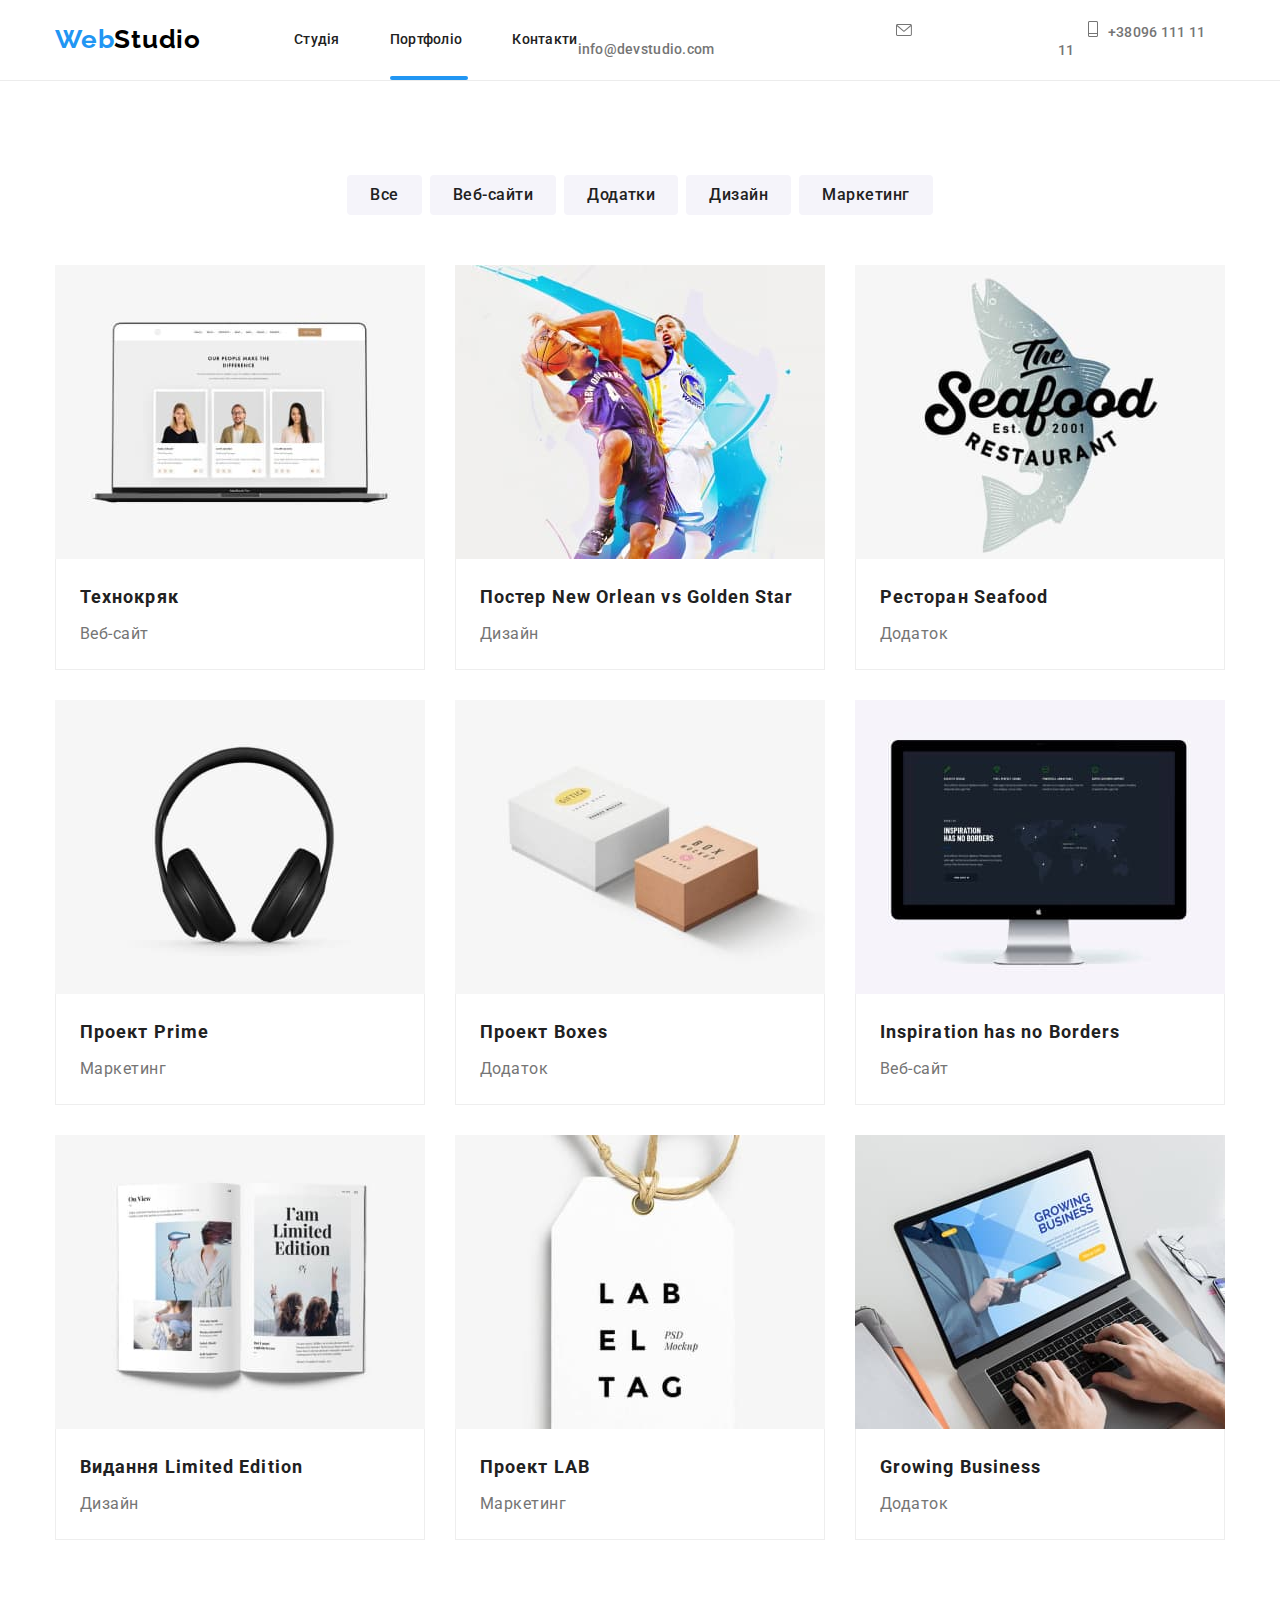
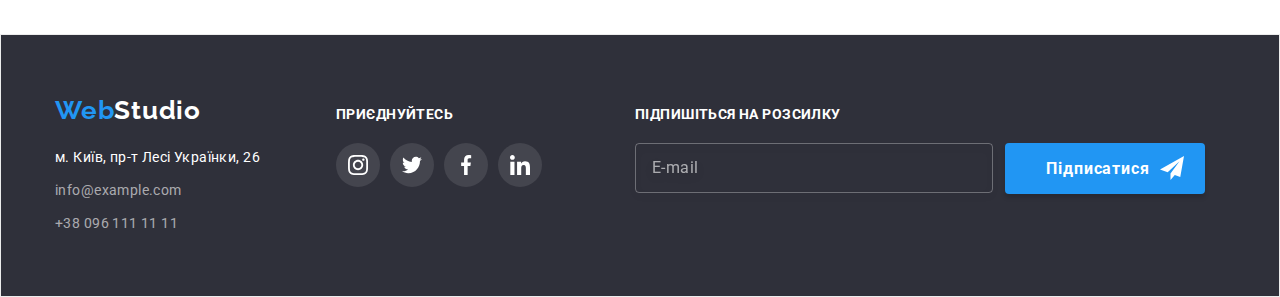
==== commit d3969c2d: "changed sass" ====
--- a/portfolio.html
+++ b/portfolio.html
@@ -146,7 +146,7 @@
        <a class="footer__logo"  href="" target="_blank" title="Головна сторінка"><span class="footer__logo--part">Web</span>Studio</a>
      <address>
         <ul class="footer__list">
-            <li class="footer__item"><a class="footer__address" href="https://bit.ly/3pXMvUd" target="_blank" rel="noopener noreferrer">м. Киев, пр-т
+            <li class="footer__item"><a class="footer__address" href="https://bit.ly/3pXMvUd" target="_blank" rel="noopener noreferrer">м. Київ, пр-т
                     Лесі Українки, 26</a> </li>
             <li class="footer__item"><a class="footer__email" href="mailto:info@devstudio.com">info@example.com</a> </li>
             <li class="footer__item"><a class="footer__tel" href="tel:+380961111111">+38 096 111 11 11</a> </li>
--- a/css/main.min.css
+++ b/css/main.min.css
@@ -1 +1 @@
-/*! modern-normalize v1.1.0 | MIT License | https://github.com/sindresorhus/modern-normalize */*,::after,::before{-webkit-box-sizing:border-box;box-sizing:border-box}html{-moz-tab-size:4;-o-tab-size:4;tab-size:4}html{line-height:1.15;-webkit-text-size-adjust:100%}body{margin:0}body{font-family:system-ui,-apple-system,"Segoe UI",Roboto,Helvetica,Arial,sans-serif,"Apple Color Emoji","Segoe UI Emoji"}hr{height:0;color:inherit}abbr[title]{-webkit-text-decoration:underline dotted;text-decoration:underline dotted}b,strong{font-weight:bolder}code,kbd,pre,samp{font-family:ui-monospace,SFMono-Regular,Consolas,"Liberation Mono",Menlo,monospace;font-size:1em}small{font-size:80%}sub,sup{font-size:75%;line-height:0;position:relative;vertical-align:baseline}sub{bottom:-0.25em}sup{top:-0.5em}table{text-indent:0;border-color:inherit}button,input,optgroup,select,textarea{font-family:inherit;font-size:100%;line-height:1.15;margin:0}button,select{text-transform:none}[type=button],[type=reset],[type=submit],button{-webkit-appearance:button}::-moz-focus-inner{border-style:none;padding:0}:-moz-focusring{outline:1px dotted ButtonText}:-moz-ui-invalid{box-shadow:none}legend{padding:0}progress{vertical-align:baseline}::-webkit-inner-spin-button,::-webkit-outer-spin-button{height:auto}[type=search]{-webkit-appearance:textfield;outline-offset:-2px}::-webkit-search-decoration{-webkit-appearance:none}::-webkit-file-upload-button{-webkit-appearance:button;font:inherit}summary{display:list-item}p,h1,h2,h3,h4,h5,h6{margin:0}ul{list-style:none;margin:0;padding-left:0}body{font-family:"Roboto",sans-serif;background-color:#fff}img{display:block;max-width:100%;height:auto}a{text-decoration:none}.container{max-width:1200px;margin-right:auto;margin-left:auto;padding-right:15px;padding-left:15px}.section{padding-top:94px;padding-bottom:94px}.padding{padding-top:0}.is-hidden{opacity:0;visibility:hidden;pointer-events:none}.visually-hidden{position:absolute;width:1px;height:1px;margin:-1px;border:0;padding:0;white-space:nowrap;-webkit-clip-path:inset(100%);clip-path:inset(100%);clip:rect(0 0 0 0);overflow:hidden}.flex{display:-webkit-box;display:-ms-flexbox;display:flex;-webkit-box-align:center;-ms-flex-align:center;align-items:center}.current{color:#2196f3}.pictures__title,.workers__title,.clients__title{font-weight:700;font-size:36px;line-height:1.16;letter-spacing:.03em;color:#212121;margin-bottom:50px;text-align:center}.benefits__list,.pictures__list,.workers__list{display:-webkit-box;display:-ms-flexbox;display:flex;gap:30px}.header{-webkit-box-align:center;-ms-flex-align:center;align-items:center;border-bottom:1px solid #ececec}.header-container{display:-webkit-box;display:-ms-flexbox;display:flex;-webkit-box-align:center;-ms-flex-align:center;align-items:center}.navigation{display:-webkit-box;display:-ms-flexbox;display:flex;-webkit-box-align:center;-ms-flex-align:center;align-items:center}.navigation__item{margin-right:50px;position:relative;-webkit-transition:color 250ms cubic-bezier(0.4, 0, 0.2, 1);transition:color 250ms cubic-bezier(0.4, 0, 0.2, 1)}.navigation__list{display:-webkit-box;display:-ms-flexbox;display:flex}.up-text::after{content:"";display:block;width:48px;height:4px;background-color:#2196f3;border-radius:2px;position:absolute;left:0;bottom:0}.under-text::after{content:"";display:block;width:78px;height:4px;background-color:#2196f3;border-radius:2px;position:absolute;left:0;bottom:0}.contacts__tel{padding-top:32px;padding-bottom:32px;margin-left:30px;-webkit-transition:color 250ms cubic-bezier(0.4, 0, 0.2, 1);transition:color 250ms cubic-bezier(0.4, 0, 0.2, 1)}.contacts__email{margin-left:318px;padding-top:32px;padding-bottom:32px;-webkit-transition:color 250ms cubic-bezier(0.4, 0, 0.2, 1);transition:color 250ms cubic-bezier(0.4, 0, 0.2, 1)}.contacts--email-icon,.contacts--tel-icon{fill:currentColor;margin-right:10px;background-position:center;background-size:contain;-webkit-transition:color 250ms cubic-bezier(0.4, 0, 0.2, 1);transition:color 250ms cubic-bezier(0.4, 0, 0.2, 1)}.navigation__link:hover,.navigation__anchor:hover,.contacts__tel:hover,.contacts__email:hover,.footer__address:hover,.button-item:hover,.footer__email:hover,.footer__tel:hover,.contacts--email-icon:hover,.contacts--tel-icon:hover{color:#2196f3}.navigation__link:focus,.navigation__anchor:focus,.contacts__tel:focus,.contacts__email:focus,.footer__address:focus,.footer__email:focus,.footer__tel:focus,.contacts--email-icon:focus,.contacts--tel-icon:focus{color:#2196f3}.contacts__tel,.contacts__email{font-size:14px;line-height:1.14;font-weight:500;letter-spacing:.02em;font-style:normal;color:#757575}.navigation__link,.navigation__anchor{font-size:14px;line-height:1.14;font-weight:500;letter-spacing:.02em;color:#212121;padding-top:32px;padding-bottom:32px;display:block}.navigation__anchor{-webkit-transition:color 250ms cubic-bezier(0.4, 0, 0.2, 1);transition:color 250ms cubic-bezier(0.4, 0, 0.2, 1)}.logo{font-family:"Raleway",sans-serif;font-size:26px;line-height:1.2;font-weight:700;letter-spacing:.03em;color:#000;margin-right:93px}.logo__text{font-family:"Raleway",sans-serif;font-size:26px;line-height:1.2;font-weight:700;letter-spacing:.03em;color:#2196f3;margin-top:24px;margin-bottom:25px;width:45px}.footer__logo{font-family:"Raleway",sans-serif;font-size:26px;line-height:1.2;font-weight:700;letter-spacing:.03em;color:#fff}.footer__logo--part{color:#2196f3}.hero{text-align:center;-webkit-box-align:center;-ms-flex-align:center;align-items:center;padding-top:200px;padding-bottom:200px;max-width:1600px;height:600px;margin-right:auto;margin-left:auto;background-color:rgba(47,48,58,.4);background-image:-webkit-gradient(linear, left top, left bottom, from(rgba(47, 48, 58, 0.4)), to(rgba(47, 48, 58, 0.4))),url(../images/hero-image.jpg);background-image:linear-gradient(rgba(47, 48, 58, 0.4), rgba(47, 48, 58, 0.4)),url(../images/hero-image.jpg);max-width:1600px;height:600px;background-repeat:no-repeat;block-size:cover;background-position:center}.hero__title{font-size:44px;line-height:1.36;font-weight:900;letter-spacing:.06em;text-transform:uppercase;color:#fff;margin-top:0;margin-bottom:30px;margin-right:0}.hero__button{font-family:inherit;background:#2196f3;font-size:16px;line-height:1.8;font-weight:700;letter-spacing:.06em;color:#fff;cursor:pointer;border:4px solid rgba(0,0,0,0);padding:10px 32px;display:inline-block;min-width:216px;min-height:50px;-webkit-box-shadow:0px 4px 4px rgba(0,0,0,.15);box-shadow:0px 4px 4px rgba(0,0,0,.15);-webkit-transition:background-color,color 250ms cubic-bezier(0.4, 0, 0.2, 1);transition:background-color,color 250ms cubic-bezier(0.4, 0, 0.2, 1)}.hero__button:hover,.hero__button:focus{background-color:#188ce8;color:#fff}.benefits__box-icon{width:270px;height:120px;background-color:#f5f4fa;margin-bottom:30px;display:-webkit-box;display:-ms-flexbox;display:flex;-webkit-box-pack:center;-ms-flex-pack:center;justify-content:center;-webkit-box-align:center;-ms-flex-align:center;align-items:center}.benefits__title{font-size:14px;line-height:1.14;font-weight:700;letter-spacing:.03em;text-transform:uppercase;color:#212121;margin-bottom:10px}.benefits__text{font-size:14px;line-height:1.71;font-weight:400;letter-spacing:.03em;color:#757575}.pictures__item{position:relative}.pictures__text{font-size:14px;line-height:1.14;font-weight:700;letter-spacing:.03em;text-align:center;text-transform:uppercase;color:#fff}.pictures__box{background-color:#2f303a;background:-webkit-gradient(linear, left top, left bottom, from(rgba(47, 48, 58, 0.8)), to(rgba(47, 48, 58, 0.8)));background:linear-gradient(rgba(47, 48, 58, 0.8), rgba(47, 48, 58, 0.8));width:370px;height:70px;display:-webkit-box;display:-ms-flexbox;display:flex;-webkit-box-align:center;-ms-flex-align:center;align-items:center;-webkit-box-pack:center;-ms-flex-pack:center;justify-content:center;position:absolute;bottom:0;left:0}.workers{background-color:#f5f4fa}.workers__box{width:270px;background-color:#fff;-webkit-box-shadow:0px 1px 3px rgba(0,0,0,.12),0px 1px 1px rgba(0,0,0,.14),0px 2px 1px rgba(0,0,0,.2);box-shadow:0px 1px 3px rgba(0,0,0,.12),0px 1px 1px rgba(0,0,0,.14),0px 2px 1px rgba(0,0,0,.2);border-radius:0px 0px 4px 4px}.workers--secondary-box{padding-top:30px;padding-bottom:30px}.workers__name{font-size:16px;line-height:1.18;font-weight:500;letter-spacing:.03em;text-align:center;color:#212121;margin-bottom:10px}.workers__text{font-size:16px;line-height:1.18;font-weight:400;letter-spacing:.03em;text-align:center;color:#757575}.worker-icon{fill:#afb1b8;-webkit-transition:fill 250ms cubic-bezier(0.4, 0, 0.2, 1);transition:fill 250ms cubic-bezier(0.4, 0, 0.2, 1)}.social-link:hover .worker-icon,.social-link:focus .worker-icon{fill:#fff}.social{display:-webkit-box;display:-ms-flexbox;display:flex;-webkit-box-pack:center;-ms-flex-pack:center;justify-content:center;gap:10px;margin-top:16px}.social-link{width:44px;height:44px;border-radius:50%;display:-webkit-box;display:-ms-flexbox;display:flex;-webkit-box-pack:center;-ms-flex-pack:center;justify-content:center;-webkit-box-align:center;-ms-flex-align:center;align-items:center;text-decoration:none;-webkit-transition:background-color 250ms cubic-bezier(0.4, 0, 0.2, 1);transition:background-color 250ms cubic-bezier(0.4, 0, 0.2, 1)}.social-link:hover,.social-link:focus{background-color:#2196f3}.clients__list{display:-webkit-box;display:-ms-flexbox;display:flex;gap:30px}.clients__link{width:170px;height:92px;border:1px solid #afb1b8;border-radius:4px;display:-webkit-box;display:-ms-flexbox;display:flex;-webkit-box-pack:center;-ms-flex-pack:center;justify-content:center;-webkit-box-align:center;-ms-flex-align:center;align-items:center;-webkit-transition:background-color,border 250ms cubic-bezier(0.4, 0, 0.2, 1);transition:background-color,border 250ms cubic-bezier(0.4, 0, 0.2, 1)}.clients__link:hover,.clients__link:focus{border:1px solid #2196f3;background-color:#fff}.clients--icon{fill:#afb1b8;-webkit-transition:fill 250ms cubic-bezier(0.4, 0, 0.2, 1);transition:fill 250ms cubic-bezier(0.4, 0, 0.2, 1)}.clients__link:hover .clients--icon,.clients__link:focus .clients--icon{fill:#2196f3}.footer{background:#2f303a;border:1px solid #ececec;-webkit-box-align:center;-ms-flex-align:center;align-items:center;padding-top:60px;padding-bottom:60px}.footer-container{display:-webkit-box;display:-ms-flexbox;display:flex;-webkit-box-align:baseline;-ms-flex-align:baseline;align-items:baseline}.footer-box{margin-left:0;margin-right:0}.footer__email{margin-bottom:9px}.footer__title{font-size:14px;line-height:1.14;font-weight:700;letter-spacing:.03em;text-transform:uppercase;color:#fff;margin-bottom:20px}.footer__address{font-style:normal;font-size:14px;line-height:1.71;font-weight:400;letter-spacing:.03em;color:#fff;display:block;min-width:211px;min-height:21px;margin-top:20px;margin-bottom:9px;-webkit-transition:color 250ms cubic-bezier(0.4, 0, 0.2, 1);transition:color 250ms cubic-bezier(0.4, 0, 0.2, 1)}.footer__email,.footer__tel{font-style:normal;font-size:14px;line-height:1.71;font-weight:400;letter-spacing:.03em;color:rgba(255,255,255,.6);display:block;min-height:21px;-webkit-transition:color 250ms cubic-bezier(0.4, 0, 0.2, 1);transition:color 250ms cubic-bezier(0.4, 0, 0.2, 1)}.footer-social{margin-left:70px}.footer-social__list{display:-webkit-box;display:-ms-flexbox;display:flex;gap:10px}.footer-social--icon{fill:#fff;-webkit-transition:fill 250ms cubic-bezier(0.4, 0, 0.2, 1);transition:fill 250ms cubic-bezier(0.4, 0, 0.2, 1)}.footer-social__link{width:44px;height:44px;border-radius:50%;display:-webkit-box;display:-ms-flexbox;display:flex;-webkit-box-pack:center;-ms-flex-pack:center;justify-content:center;-webkit-box-align:center;-ms-flex-align:center;align-items:center;background-color:rgba(255,255,255,.1);-webkit-transition:background-color 250ms cubic-bezier(0.4, 0, 0.2, 1);transition:background-color 250ms cubic-bezier(0.4, 0, 0.2, 1)}.footer-social__link:hover,.footer-social__link:focus{background-color:#2196f3}.footer-form{margin-left:93px}.form-email{display:-webkit-box;display:-ms-flexbox;display:flex}.form-email__icon{fill:#fff;margin-left:10px}.form-email__input{width:358px;height:50px;border:1px solid rgba(255,255,255,.3);-webkit-filter:drop-shadow(0px 4px 4px rgba(0, 0, 0, 0.15));filter:drop-shadow(0px 4px 4px rgba(0, 0, 0, 0.15));border-radius:4px;padding:15px 16px;background:rgba(0,0,0,0);color:#fff;resize:none}.form-email__input::-webkit-input-placeholder{font-size:16px;line-height:1.25;font-weight:400;letter-spacing:.03em;display:-webkit-box;display:flex;-webkit-box-align:center;align-items:center;color:rgba(255,255,255,.6)}.form-email__input::-moz-placeholder{font-size:16px;line-height:1.25;font-weight:400;letter-spacing:.03em;display:flex;align-items:center;color:rgba(255,255,255,.6)}.form-email__input:-ms-input-placeholder{font-size:16px;line-height:1.25;font-weight:400;letter-spacing:.03em;display:-ms-flexbox;display:flex;-ms-flex-align:center;align-items:center;color:rgba(255,255,255,.6)}.form-email__input::-ms-input-placeholder{font-size:16px;line-height:1.25;font-weight:400;letter-spacing:.03em;display:-ms-flexbox;display:flex;-ms-flex-align:center;align-items:center;color:rgba(255,255,255,.6)}.form-email__input::placeholder{font-size:16px;line-height:1.25;font-weight:400;letter-spacing:.03em;display:-webkit-box;display:-ms-flexbox;display:flex;-webkit-box-align:center;-ms-flex-align:center;align-items:center;color:rgba(255,255,255,.6)}.form-email__button{font-family:inherit;font-size:16px;line-height:1.87;font-weight:700;letter-spacing:.06em;color:#fff;background-color:#2196f3;cursor:pointer;border:1px solid rgba(0,0,0,0);border-radius:4px;-webkit-box-shadow:0px 4px 4px rgba(0,0,0,.15);box-shadow:0px 4px 4px rgba(0,0,0,.15);padding:10px 8px 10px 28px;margin-left:12px;min-width:200px;min-height:50px;display:-webkit-box;display:-ms-flexbox;display:flex;-webkit-box-align:center;-ms-flex-align:center;align-items:center;-webkit-box-pack:center;-ms-flex-pack:center;justify-content:center;-webkit-transition:background-color 250ms cubic-bezier(0.4, 0, 0.2, 1);transition:background-color 250ms cubic-bezier(0.4, 0, 0.2, 1)}.form-email__button:focus,.form-email__button:hover{background-color:#188ce8}.backdrop{width:100%;height:100%;background-color:rgba(0,0,0,.2);position:fixed;top:0;-webkit-transition:opacity 300ms cubic-bezier(0.4, 0, 0.2, 1),visibility 300ms cubic-bezier(0.4, 0, 0.2, 1);transition:opacity 300ms cubic-bezier(0.4, 0, 0.2, 1),visibility 300ms cubic-bezier(0.4, 0, 0.2, 1)}.backdrop__modal{min-height:581px;width:528px;background-color:#fff;border-radius:4px;-webkit-box-shadow:0px 1px 3px rgba(0,0,0,.12),0px 1px 1px rgba(0,0,0,.14),0px 2px 1px rgba(0,0,0,.2);box-shadow:0px 1px 3px rgba(0,0,0,.12),0px 1px 1px rgba(0,0,0,.14),0px 2px 1px rgba(0,0,0,.2);padding:40px;position:absolute;top:50%;left:50%;-webkit-transform:translate(-50%, -50%);transform:translate(-50%, -50%);-webkit-transition:-webkit-transform 250ms cubic-bezier(0.4, 0, 0.2, 1);transition:-webkit-transform 250ms cubic-bezier(0.4, 0, 0.2, 1);transition:transform 250ms cubic-bezier(0.4, 0, 0.2, 1);transition:transform 250ms cubic-bezier(0.4, 0, 0.2, 1), -webkit-transform 250ms cubic-bezier(0.4, 0, 0.2, 1)}.backdrop__close-button{position:absolute;top:8px;right:8px;width:30px;height:30px;padding:0;background-color:#fff;border:1px solid rgba(0,0,0,.1);border-radius:50%;display:-webkit-box;display:-ms-flexbox;display:flex;-webkit-box-align:center;-ms-flex-align:center;align-items:center;-webkit-box-pack:center;-ms-flex-pack:center;justify-content:center;cursor:pointer}.backdrop--icon{fill:#000;-webkit-transition:fill 250ms cubic-bezier(0.4, 0, 0.2, 1);transition:fill 250ms cubic-bezier(0.4, 0, 0.2, 1)}.backdrop__close-button:focus .backdrop--icon,.backdrop__close-button:hover .backdrop--icon{fill:#2196f3}.modal__title{font-size:20px;line-height:1.15;font-weight:700;letter-spacing:.03em;text-align:center;color:#212121;margin-bottom:12px}.modal__field{margin-bottom:10px}.modal__text{font-size:12px;line-height:1.16;font-weight:400;letter-spacing:.01em;color:#757575;margin-bottom:8px}.modal__input{height:40px;width:448px;border:1px solid rgba(33,33,33,.2);border-radius:4px;outline:rgba(0,0,0,0);padding-top:12px;padding-left:42px;padding-bottom:12px;-webkit-transition:border-color 250ms cubic-bezier(0.4, 0, 0.2, 1);transition:border-color 250ms cubic-bezier(0.4, 0, 0.2, 1)}.modal__input:focus{border-color:#2196f3}.modal__input-wrap{position:relative}.modal__person-icon,.modal__phone-icon,.modal__email-icon{position:absolute;top:50%;-webkit-transform:translateY(-50%);transform:translateY(-50%);left:12px;fill:#212121;-webkit-transition:fill 250ms cubic-bezier(0.4, 0, 0.2, 1);transition:fill 250ms cubic-bezier(0.4, 0, 0.2, 1)}.modal__input:focus+.modal__person-icon,.modal__input:focus+.modal__phone-icon,.modal__input:focus+.modal__email-icon{fill:#2196f3}.modal__comment{margin-bottom:20px}.modal__check-wrap{margin-bottom:30px}.modal__policy-text{font-size:14px;line-height:1.71;font-weight:400;letter-spacing:.03em;color:#757575;margin-left:14px;display:-webkit-box;display:-ms-flexbox;display:flex;-webkit-box-align:center;-ms-flex-align:center;align-items:center}.modal__policy-text span{width:16px;height:15px;border:2px solid #757575;border-radius:2px;margin-right:9px;display:-webkit-box;display:-ms-flexbox;display:flex;-webkit-box-pack:center;-ms-flex-pack:center;justify-content:center;-webkit-box-align:center;-ms-flex-align:center;align-items:center}.modal__checkbox:checked+.modal__policy-text span{background-color:#2196f3;border:none}.modal__check-icon{fill:rgba(0,0,0,0)}.modal__checkbox:checked+.modal__policy-text .modal__check-icon{fill:#fff}.modal__check-anchor{color:#2196f3;text-decoration:underline}.modal__submit-wrap{display:-webkit-box;display:-ms-flexbox;display:flex;-webkit-box-pack:center;-ms-flex-pack:center;justify-content:center;-webkit-box-align:center;-ms-flex-align:center;align-items:center}.modal__submit-button{font-family:inherit;font-size:16px;line-height:1.87;font-weight:700;letter-spacing:.06em;color:#fff;background-color:#2196f3;cursor:pointer;border:1px solid rgba(0,0,0,0);border-radius:4px;-webkit-box-shadow:0px 4px 4px rgba(0,0,0,.15);box-shadow:0px 4px 4px rgba(0,0,0,.15);padding:10px 52px;min-width:200px;min-height:50px;display:inline-block;-webkit-transition:background-color 250ms cubic-bezier(0.4, 0, 0.2, 1);transition:background-color 250ms cubic-bezier(0.4, 0, 0.2, 1)}.modal__submit-button:focus,.modal__submit-button:hover{background:#188ce8}.feedback{resize:none;width:448px;height:120px;border:1px solid rgba(33,33,33,.2);border-radius:4px;padding:12px 16px;outline:rgba(0,0,0,0);-webkit-transition:border-color 250ms cubic-bezier(0.4, 0, 0.2, 1);transition:border-color 250ms cubic-bezier(0.4, 0, 0.2, 1)}.feedback::-webkit-input-placeholder{font-size:12px;line-height:1.16;font-weight:400;letter-spacing:.01em;color:rgba(117,117,117,.5)}.feedback::-moz-placeholder{font-size:12px;line-height:1.16;font-weight:400;letter-spacing:.01em;color:rgba(117,117,117,.5)}.feedback:-ms-input-placeholder{font-size:12px;line-height:1.16;font-weight:400;letter-spacing:.01em;color:rgba(117,117,117,.5)}.feedback::-ms-input-placeholder{font-size:12px;line-height:1.16;font-weight:400;letter-spacing:.01em;color:rgba(117,117,117,.5)}.feedback::placeholder{font-size:12px;line-height:1.16;font-weight:400;letter-spacing:.01em;color:rgba(117,117,117,.5)}.feedback:focus{border-color:#2196f3}.buttons__list{margin-bottom:50px;display:-webkit-box;display:-ms-flexbox;display:flex;-webkit-box-pack:center;-ms-flex-pack:center;justify-content:center;gap:8px}.buttons__item{font-family:inherit;font-size:16px;line-height:1.62;font-weight:500;letter-spacing:.03em;cursor:pointer;text-align:center;color:#212121;background-color:#f5f4fa;border:1px solid rgba(0,0,0,0);border-radius:4px;padding:6px 22px;min-height:38px;-webkit-transition:background-color,color,-webkit-box-shadow 250ms cubic-bezier(0.4, 0, 0.2, 1);transition:background-color,color,-webkit-box-shadow 250ms cubic-bezier(0.4, 0, 0.2, 1);transition:background-color,color,box-shadow 250ms cubic-bezier(0.4, 0, 0.2, 1);transition:background-color,color,box-shadow 250ms cubic-bezier(0.4, 0, 0.2, 1),-webkit-box-shadow 250ms cubic-bezier(0.4, 0, 0.2, 1)}.buttons__item:focus,.buttons__item:hover{color:#fff;background-color:#2196f3;-webkit-box-shadow:0px 3px 1px rgba(0,0,0,.1),0px 1px 2px rgba(0,0,0,.08),0px 2px 2px rgba(0,0,0,.12);box-shadow:0px 3px 1px rgba(0,0,0,.1),0px 1px 2px rgba(0,0,0,.08),0px 2px 2px rgba(0,0,0,.12)}.projects{display:-webkit-box;display:-ms-flexbox;display:flex;-ms-flex-wrap:wrap;flex-wrap:wrap;row-gap:30px;-webkit-column-gap:30px;-moz-column-gap:30px;column-gap:30px}.projects li{-ms-flex-preferred-size:calc((100% - 60px)/3);flex-basis:calc((100% - 60px)/3)}.projects__wrap{position:relative;overflow:hidden}.projects__container{width:370px;background:#fff;border:1px solid #eee;border-top:none;padding-top:20px;padding-bottom:20px;padding-left:24px}.projects__name{font-size:18px;line-height:2;font-weight:700;letter-spacing:.06em;color:#212121;margin-bottom:4px}.projects__value{font-size:16px;line-height:1.87;font-weight:400;letter-spacing:.03em;color:#757575}.projects__item:hover,.projects__item:focus{-webkit-box-shadow:0px 1px 1px rgba(0,0,0,.12),0px 4px 4px rgba(0,0,0,.06),1px 4px 6px rgba(0,0,0,.16);box-shadow:0px 1px 1px rgba(0,0,0,.12),0px 4px 4px rgba(0,0,0,.06),1px 4px 6px rgba(0,0,0,.16)}.projects__text{font-size:18px;line-height:1.55;font-weight:400;letter-spacing:.03em;color:#fff;background-color:#2196f3;background:-webkit-gradient(linear, left top, left bottom, from(rgba(33, 150, 243, 0.9)), to(rgba(33, 150, 243, 0.9)));background:linear-gradient(rgba(33, 150, 243, 0.9), rgba(33, 150, 243, 0.9));padding:63px 24px 63px 24px;width:100%;height:100%;position:absolute;top:0;left:0;-webkit-transform:translateY(101%);transform:translateY(101%);-webkit-transition:-webkit-transform 250ms cubic-bezier(0.4, 0, 0.2, 1);transition:-webkit-transform 250ms cubic-bezier(0.4, 0, 0.2, 1);transition:transform 250ms cubic-bezier(0.4, 0, 0.2, 1);transition:transform 250ms cubic-bezier(0.4, 0, 0.2, 1), -webkit-transform 250ms cubic-bezier(0.4, 0, 0.2, 1)}.projects__item:hover .projects__text{-webkit-transform:translate(0%);transform:translate(0%)}/*# sourceMappingURL=main.min.css.map */+/*! modern-normalize v1.1.0 | MIT License | https://github.com/sindresorhus/modern-normalize */*,::after,::before{-webkit-box-sizing:border-box;box-sizing:border-box}html{-moz-tab-size:4;-o-tab-size:4;tab-size:4}html{line-height:1.15;-webkit-text-size-adjust:100%}body{margin:0}body{font-family:system-ui,-apple-system,"Segoe UI",Roboto,Helvetica,Arial,sans-serif,"Apple Color Emoji","Segoe UI Emoji"}hr{height:0;color:inherit}abbr[title]{-webkit-text-decoration:underline dotted;text-decoration:underline dotted}b,strong{font-weight:bolder}code,kbd,pre,samp{font-family:ui-monospace,SFMono-Regular,Consolas,"Liberation Mono",Menlo,monospace;font-size:1em}small{font-size:80%}sub,sup{font-size:75%;line-height:0;position:relative;vertical-align:baseline}sub{bottom:-0.25em}sup{top:-0.5em}table{text-indent:0;border-color:inherit}button,input,optgroup,select,textarea{font-family:inherit;font-size:100%;line-height:1.15;margin:0}button,select{text-transform:none}[type=button],[type=reset],[type=submit],button{-webkit-appearance:button}::-moz-focus-inner{border-style:none;padding:0}:-moz-focusring{outline:1px dotted ButtonText}:-moz-ui-invalid{box-shadow:none}legend{padding:0}progress{vertical-align:baseline}::-webkit-inner-spin-button,::-webkit-outer-spin-button{height:auto}[type=search]{-webkit-appearance:textfield;outline-offset:-2px}::-webkit-search-decoration{-webkit-appearance:none}::-webkit-file-upload-button{-webkit-appearance:button;font:inherit}summary{display:list-item}p,h1,h2,h3,h4,h5,h6{margin:0}ul{list-style:none;margin:0;padding-left:0}body{font-family:"Roboto",sans-serif;background-color:#fff}img{display:block;max-width:100%;height:auto}a{text-decoration:none}.container{max-width:1200px;margin-right:auto;margin-left:auto;padding-right:15px;padding-left:15px}.section{padding-top:94px;padding-bottom:94px}.padding{padding-top:0}.is-hidden{opacity:0;visibility:hidden;pointer-events:none}.visually-hidden{position:absolute;width:1px;height:1px;margin:-1px;border:0;padding:0;white-space:nowrap;-webkit-clip-path:inset(100%);clip-path:inset(100%);clip:rect(0 0 0 0);overflow:hidden}.flex{display:-webkit-box;display:-ms-flexbox;display:flex;-webkit-box-align:center;-ms-flex-align:center;align-items:center}.current{color:#2196f3}.pictures__title,.workers__title,.clients__title{font-size:36px;line-height:1.16;font-weight:700;letter-spacing:.03em;color:#212121;margin-bottom:50px;text-align:center}.benefits__list,.pictures__list,.workers__list{display:-webkit-box;display:-ms-flexbox;display:flex;gap:30px}.navigation__link:hover,.navigation__anchor:hover,.contacts__tel:hover,.contacts__email:hover,.footer__address:hover,.button-item:hover,.footer__email:hover,.footer__tel:hover,.contacts--email-icon:hover,.contacts--tel-icon:hover{color:#2196f3}.navigation__link:focus,.navigation__anchor:focus,.contacts__tel:focus,.contacts__email:focus,.footer__address:focus,.footer__email:focus,.footer__tel:focus,.contacts--email-icon:focus,.contacts--tel-icon:focus{color:#2196f3}.header{-webkit-box-align:center;-ms-flex-align:center;align-items:center;border-bottom:1px solid #ececec}.header-container{display:-webkit-box;display:-ms-flexbox;display:flex;-webkit-box-align:center;-ms-flex-align:center;align-items:center}.navigation{display:-webkit-box;display:-ms-flexbox;display:flex;-webkit-box-align:center;-ms-flex-align:center;align-items:center}.navigation__item{margin-right:50px;position:relative;-webkit-transition:color 250ms cubic-bezier(0.4, 0, 0.2, 1);transition:color 250ms cubic-bezier(0.4, 0, 0.2, 1)}.navigation__list{display:-webkit-box;display:-ms-flexbox;display:flex}.up-text::after{content:"";display:block;width:48px;height:4px;background-color:#2196f3;border-radius:2px;position:absolute;left:0;bottom:0}.under-text::after{content:"";display:block;width:78px;height:4px;background-color:#2196f3;border-radius:2px;position:absolute;left:0;bottom:0}.contacts__tel{padding-top:32px;padding-bottom:32px;margin-left:30px;-webkit-transition:color 250ms cubic-bezier(0.4, 0, 0.2, 1);transition:color 250ms cubic-bezier(0.4, 0, 0.2, 1)}.contacts__email{margin-left:318px;padding-top:32px;padding-bottom:32px;-webkit-transition:color 250ms cubic-bezier(0.4, 0, 0.2, 1);transition:color 250ms cubic-bezier(0.4, 0, 0.2, 1)}.contacts--email-icon,.contacts--tel-icon{fill:currentColor;margin-right:10px;background-position:center;background-size:contain;-webkit-transition:color 250ms cubic-bezier(0.4, 0, 0.2, 1);transition:color 250ms cubic-bezier(0.4, 0, 0.2, 1)}.contacts__tel,.contacts__email{font-size:14px;line-height:1.14;font-weight:500;letter-spacing:.02em;font-style:normal;color:#757575}.navigation__link,.navigation__anchor{font-size:14px;line-height:1.14;font-weight:500;letter-spacing:.02em;color:#212121;padding-top:32px;padding-bottom:32px;display:block}.navigation__anchor{-webkit-transition:color 250ms cubic-bezier(0.4, 0, 0.2, 1);transition:color 250ms cubic-bezier(0.4, 0, 0.2, 1)}.logo{font-family:"Raleway",sans-serif;font-size:26px;line-height:1.2;font-weight:700;letter-spacing:.03em;color:#000;margin-right:93px}.logo__text{font-family:"Raleway",sans-serif;font-size:26px;line-height:1.2;font-weight:700;letter-spacing:.03em;color:#2196f3;margin-top:24px;margin-bottom:25px;width:45px}.footer__logo{font-family:"Raleway",sans-serif;font-size:26px;line-height:1.2;font-weight:700;letter-spacing:.03em;color:#fff}.footer__logo--part{color:#2196f3}.hero{text-align:center;-webkit-box-align:center;-ms-flex-align:center;align-items:center;padding-top:200px;padding-bottom:200px;max-width:1600px;height:600px;margin-right:auto;margin-left:auto;background-color:rgba(47,48,58,.4);background-image:-webkit-gradient(linear, left top, left bottom, from(rgba(47, 48, 58, 0.4)), to(rgba(47, 48, 58, 0.4))),url(../images/hero-image.jpg);background-image:linear-gradient(rgba(47, 48, 58, 0.4), rgba(47, 48, 58, 0.4)),url(../images/hero-image.jpg);max-width:1600px;height:600px;background-repeat:no-repeat;block-size:cover;background-position:center}.hero__title{font-size:44px;line-height:1.36;font-weight:900;letter-spacing:.06em;text-transform:uppercase;color:#fff;margin-top:0;margin-bottom:30px;margin-right:0}.hero__button{font-family:inherit;background:#2196f3;font-size:16px;line-height:1.8;font-weight:700;letter-spacing:.06em;color:#fff;cursor:pointer;border:4px solid rgba(0,0,0,0);padding:10px 32px;display:inline-block;min-width:216px;min-height:50px;-webkit-box-shadow:0px 4px 4px rgba(0,0,0,.15);box-shadow:0px 4px 4px rgba(0,0,0,.15);-webkit-transition:background-color,color 250ms cubic-bezier(0.4, 0, 0.2, 1);transition:background-color,color 250ms cubic-bezier(0.4, 0, 0.2, 1)}.hero__button:hover,.hero__button:focus{background-color:#188ce8;color:#fff}.benefits__box-icon{width:270px;height:120px;background-color:#f5f4fa;margin-bottom:30px;display:-webkit-box;display:-ms-flexbox;display:flex;-webkit-box-pack:center;-ms-flex-pack:center;justify-content:center;-webkit-box-align:center;-ms-flex-align:center;align-items:center}.benefits__title{font-size:14px;line-height:1.14;font-weight:700;letter-spacing:.03em;text-transform:uppercase;color:#212121;margin-bottom:10px}.benefits__text{font-size:14px;line-height:1.71;font-weight:400;letter-spacing:.03em;color:#757575}.pictures__item{position:relative}.pictures__text{font-size:14px;line-height:1.14;font-weight:700;letter-spacing:.03em;text-align:center;text-transform:uppercase;color:#fff}.pictures__box{background-color:#2f303a;background:-webkit-gradient(linear, left top, left bottom, from(rgba(47, 48, 58, 0.8)), to(rgba(47, 48, 58, 0.8)));background:linear-gradient(rgba(47, 48, 58, 0.8), rgba(47, 48, 58, 0.8));width:370px;height:70px;display:-webkit-box;display:-ms-flexbox;display:flex;-webkit-box-align:center;-ms-flex-align:center;align-items:center;-webkit-box-pack:center;-ms-flex-pack:center;justify-content:center;position:absolute;bottom:0;left:0}.workers{background-color:#f5f4fa}.workers__box{width:270px;background-color:#fff;-webkit-box-shadow:0px 1px 3px rgba(0,0,0,.12),0px 1px 1px rgba(0,0,0,.14),0px 2px 1px rgba(0,0,0,.2);box-shadow:0px 1px 3px rgba(0,0,0,.12),0px 1px 1px rgba(0,0,0,.14),0px 2px 1px rgba(0,0,0,.2);border-radius:0px 0px 4px 4px}.workers--secondary-box{padding-top:30px;padding-bottom:30px}.workers__name{font-size:16px;line-height:1.18;font-weight:500;letter-spacing:.03em;text-align:center;color:#212121;margin-bottom:10px}.workers__text{font-size:16px;line-height:1.18;font-weight:400;letter-spacing:.03em;text-align:center;color:#757575}.worker-icon{fill:#afb1b8;-webkit-transition:fill 250ms cubic-bezier(0.4, 0, 0.2, 1);transition:fill 250ms cubic-bezier(0.4, 0, 0.2, 1)}.social-link:hover .worker-icon,.social-link:focus .worker-icon{fill:#fff}.social{display:-webkit-box;display:-ms-flexbox;display:flex;-webkit-box-pack:center;-ms-flex-pack:center;justify-content:center;gap:10px;margin-top:16px}.social-link{width:44px;height:44px;border-radius:50%;display:-webkit-box;display:-ms-flexbox;display:flex;-webkit-box-pack:center;-ms-flex-pack:center;justify-content:center;-webkit-box-align:center;-ms-flex-align:center;align-items:center;text-decoration:none;-webkit-transition:background-color 250ms cubic-bezier(0.4, 0, 0.2, 1);transition:background-color 250ms cubic-bezier(0.4, 0, 0.2, 1)}.social-link:hover,.social-link:focus{background-color:#2196f3}.clients__list{display:-webkit-box;display:-ms-flexbox;display:flex;gap:30px}.clients__link{width:170px;height:92px;border:1px solid #afb1b8;border-radius:4px;display:-webkit-box;display:-ms-flexbox;display:flex;-webkit-box-pack:center;-ms-flex-pack:center;justify-content:center;-webkit-box-align:center;-ms-flex-align:center;align-items:center;-webkit-transition:background-color,border 250ms cubic-bezier(0.4, 0, 0.2, 1);transition:background-color,border 250ms cubic-bezier(0.4, 0, 0.2, 1)}.clients__link:hover,.clients__link:focus{border:1px solid #2196f3;background-color:#fff}.clients--icon{fill:#afb1b8;-webkit-transition:fill 250ms cubic-bezier(0.4, 0, 0.2, 1);transition:fill 250ms cubic-bezier(0.4, 0, 0.2, 1)}.clients__link:hover .clients--icon,.clients__link:focus .clients--icon{fill:#2196f3}.footer{background:#2f303a;border:1px solid #ececec;-webkit-box-align:center;-ms-flex-align:center;align-items:center;padding-top:60px;padding-bottom:60px}.footer-container{display:-webkit-box;display:-ms-flexbox;display:flex;-webkit-box-align:baseline;-ms-flex-align:baseline;align-items:baseline}.footer-box{margin-left:0;margin-right:0}.footer__email{margin-bottom:9px}.footer__title{font-size:14px;line-height:1.14;font-weight:700;letter-spacing:.03em;text-transform:uppercase;color:#fff;margin-bottom:20px}.footer__address{font-style:normal;font-size:14px;line-height:1.71;font-weight:400;letter-spacing:.03em;color:#fff;display:block;min-width:211px;min-height:21px;margin-top:20px;margin-bottom:9px;-webkit-transition:color 250ms cubic-bezier(0.4, 0, 0.2, 1);transition:color 250ms cubic-bezier(0.4, 0, 0.2, 1)}.footer__email,.footer__tel{font-style:normal;font-size:14px;line-height:1.71;font-weight:400;letter-spacing:.03em;color:rgba(255,255,255,.6);display:block;min-height:21px;-webkit-transition:color 250ms cubic-bezier(0.4, 0, 0.2, 1);transition:color 250ms cubic-bezier(0.4, 0, 0.2, 1)}.footer-social{margin-left:70px}.footer-social__list{display:-webkit-box;display:-ms-flexbox;display:flex;gap:10px}.footer-social--icon{fill:#fff;-webkit-transition:fill 250ms cubic-bezier(0.4, 0, 0.2, 1);transition:fill 250ms cubic-bezier(0.4, 0, 0.2, 1)}.footer-social__link{width:44px;height:44px;border-radius:50%;display:-webkit-box;display:-ms-flexbox;display:flex;-webkit-box-pack:center;-ms-flex-pack:center;justify-content:center;-webkit-box-align:center;-ms-flex-align:center;align-items:center;background-color:rgba(255,255,255,.1);-webkit-transition:background-color 250ms cubic-bezier(0.4, 0, 0.2, 1);transition:background-color 250ms cubic-bezier(0.4, 0, 0.2, 1)}.footer-social__link:hover,.footer-social__link:focus{background-color:#2196f3}.footer-form{margin-left:93px}.form-email{display:-webkit-box;display:-ms-flexbox;display:flex}.form-email__icon{fill:#fff;margin-left:10px}.form-email__input{width:358px;height:50px;border:1px solid rgba(255,255,255,.3);-webkit-filter:drop-shadow(0px 4px 4px rgba(0, 0, 0, 0.15));filter:drop-shadow(0px 4px 4px rgba(0, 0, 0, 0.15));border-radius:4px;padding:15px 16px;background:rgba(0,0,0,0);color:#fff;resize:none}.form-email__input::-webkit-input-placeholder{font-size:16px;line-height:1.25;font-weight:400;letter-spacing:.03em;display:-webkit-box;display:flex;-webkit-box-align:center;align-items:center;color:rgba(255,255,255,.6)}.form-email__input::-moz-placeholder{font-size:16px;line-height:1.25;font-weight:400;letter-spacing:.03em;display:flex;align-items:center;color:rgba(255,255,255,.6)}.form-email__input:-ms-input-placeholder{font-size:16px;line-height:1.25;font-weight:400;letter-spacing:.03em;display:-ms-flexbox;display:flex;-ms-flex-align:center;align-items:center;color:rgba(255,255,255,.6)}.form-email__input::-ms-input-placeholder{font-size:16px;line-height:1.25;font-weight:400;letter-spacing:.03em;display:-ms-flexbox;display:flex;-ms-flex-align:center;align-items:center;color:rgba(255,255,255,.6)}.form-email__input::placeholder{font-size:16px;line-height:1.25;font-weight:400;letter-spacing:.03em;display:-webkit-box;display:-ms-flexbox;display:flex;-webkit-box-align:center;-ms-flex-align:center;align-items:center;color:rgba(255,255,255,.6)}.form-email__button{font-family:inherit;font-size:16px;line-height:1.87;font-weight:700;letter-spacing:.06em;color:#fff;background-color:#2196f3;cursor:pointer;border:1px solid rgba(0,0,0,0);border-radius:4px;-webkit-box-shadow:0px 4px 4px rgba(0,0,0,.15);box-shadow:0px 4px 4px rgba(0,0,0,.15);padding:10px 8px 10px 28px;margin-left:12px;min-width:200px;min-height:50px;display:-webkit-box;display:-ms-flexbox;display:flex;-webkit-box-align:center;-ms-flex-align:center;align-items:center;-webkit-box-pack:center;-ms-flex-pack:center;justify-content:center;-webkit-transition:background-color 250ms cubic-bezier(0.4, 0, 0.2, 1);transition:background-color 250ms cubic-bezier(0.4, 0, 0.2, 1)}.form-email__button:focus,.form-email__button:hover{background-color:#188ce8}.backdrop{width:100%;height:100%;background-color:rgba(0,0,0,.2);position:fixed;top:0;-webkit-transition:opacity 300ms cubic-bezier(0.4, 0, 0.2, 1),visibility 300ms cubic-bezier(0.4, 0, 0.2, 1);transition:opacity 300ms cubic-bezier(0.4, 0, 0.2, 1),visibility 300ms cubic-bezier(0.4, 0, 0.2, 1)}.backdrop__modal{min-height:581px;width:528px;background-color:#fff;border-radius:4px;-webkit-box-shadow:0px 1px 3px rgba(0,0,0,.12),0px 1px 1px rgba(0,0,0,.14),0px 2px 1px rgba(0,0,0,.2);box-shadow:0px 1px 3px rgba(0,0,0,.12),0px 1px 1px rgba(0,0,0,.14),0px 2px 1px rgba(0,0,0,.2);padding:40px;position:absolute;top:50%;left:50%;-webkit-transform:translate(-50%, -50%);transform:translate(-50%, -50%);-webkit-transition:-webkit-transform 250ms cubic-bezier(0.4, 0, 0.2, 1);transition:-webkit-transform 250ms cubic-bezier(0.4, 0, 0.2, 1);transition:transform 250ms cubic-bezier(0.4, 0, 0.2, 1);transition:transform 250ms cubic-bezier(0.4, 0, 0.2, 1), -webkit-transform 250ms cubic-bezier(0.4, 0, 0.2, 1)}.backdrop__close-button{position:absolute;top:8px;right:8px;width:30px;height:30px;padding:0;background-color:#fff;border:1px solid rgba(0,0,0,.1);border-radius:50%;display:-webkit-box;display:-ms-flexbox;display:flex;-webkit-box-align:center;-ms-flex-align:center;align-items:center;-webkit-box-pack:center;-ms-flex-pack:center;justify-content:center;cursor:pointer}.backdrop--icon{fill:#000;-webkit-transition:fill 250ms cubic-bezier(0.4, 0, 0.2, 1);transition:fill 250ms cubic-bezier(0.4, 0, 0.2, 1)}.backdrop__close-button:focus .backdrop--icon,.backdrop__close-button:hover .backdrop--icon{fill:#2196f3}.modal__title{font-size:20px;line-height:1.15;font-weight:700;letter-spacing:.03em;text-align:center;color:#212121;margin-bottom:12px}.modal__field{margin-bottom:10px}.modal__text{font-size:12px;line-height:1.16;font-weight:400;letter-spacing:.01em;color:#757575;margin-bottom:8px}.modal__input{height:40px;width:448px;border:1px solid rgba(33,33,33,.2);border-radius:4px;outline:rgba(0,0,0,0);padding-top:12px;padding-left:42px;padding-bottom:12px;-webkit-transition:border-color 250ms cubic-bezier(0.4, 0, 0.2, 1);transition:border-color 250ms cubic-bezier(0.4, 0, 0.2, 1)}.modal__input:focus{border-color:#2196f3}.modal__input-wrap{position:relative}.modal__person-icon,.modal__phone-icon,.modal__email-icon{position:absolute;top:50%;-webkit-transform:translateY(-50%);transform:translateY(-50%);left:12px;fill:#212121;-webkit-transition:fill 250ms cubic-bezier(0.4, 0, 0.2, 1);transition:fill 250ms cubic-bezier(0.4, 0, 0.2, 1)}.modal__input:focus+.modal__person-icon,.modal__input:focus+.modal__phone-icon,.modal__input:focus+.modal__email-icon{fill:#2196f3}.modal__comment{margin-bottom:20px}.modal__check-wrap{margin-bottom:30px}.modal__policy-text{font-size:14px;line-height:1.71;font-weight:400;letter-spacing:.03em;color:#757575;margin-left:14px;display:-webkit-box;display:-ms-flexbox;display:flex;-webkit-box-align:center;-ms-flex-align:center;align-items:center}.modal__policy-text span{width:16px;height:15px;border:2px solid #757575;border-radius:2px;margin-right:9px;display:-webkit-box;display:-ms-flexbox;display:flex;-webkit-box-pack:center;-ms-flex-pack:center;justify-content:center;-webkit-box-align:center;-ms-flex-align:center;align-items:center}.modal__checkbox:checked+.modal__policy-text span{background-color:#2196f3;border:none}.modal__check-icon{fill:rgba(0,0,0,0)}.modal__checkbox:checked+.modal__policy-text .modal__check-icon{fill:#fff}.modal__check-anchor{color:#2196f3;text-decoration:underline}.modal__submit-wrap{display:-webkit-box;display:-ms-flexbox;display:flex;-webkit-box-pack:center;-ms-flex-pack:center;justify-content:center;-webkit-box-align:center;-ms-flex-align:center;align-items:center}.modal__submit-button{font-family:inherit;font-size:16px;line-height:1.87;font-weight:700;letter-spacing:.06em;color:#fff;background-color:#2196f3;cursor:pointer;border:1px solid rgba(0,0,0,0);border-radius:4px;-webkit-box-shadow:0px 4px 4px rgba(0,0,0,.15);box-shadow:0px 4px 4px rgba(0,0,0,.15);padding:10px 52px;min-width:200px;min-height:50px;display:inline-block;-webkit-transition:background-color 250ms cubic-bezier(0.4, 0, 0.2, 1);transition:background-color 250ms cubic-bezier(0.4, 0, 0.2, 1)}.modal__submit-button:focus,.modal__submit-button:hover{background:#188ce8}.feedback{resize:none;width:448px;height:120px;border:1px solid rgba(33,33,33,.2);border-radius:4px;padding:12px 16px;outline:rgba(0,0,0,0);-webkit-transition:border-color 250ms cubic-bezier(0.4, 0, 0.2, 1);transition:border-color 250ms cubic-bezier(0.4, 0, 0.2, 1)}.feedback::-webkit-input-placeholder{font-size:12px;line-height:1.16;font-weight:400;letter-spacing:.01em;color:rgba(117,117,117,.5)}.feedback::-moz-placeholder{font-size:12px;line-height:1.16;font-weight:400;letter-spacing:.01em;color:rgba(117,117,117,.5)}.feedback:-ms-input-placeholder{font-size:12px;line-height:1.16;font-weight:400;letter-spacing:.01em;color:rgba(117,117,117,.5)}.feedback::-ms-input-placeholder{font-size:12px;line-height:1.16;font-weight:400;letter-spacing:.01em;color:rgba(117,117,117,.5)}.feedback::placeholder{font-size:12px;line-height:1.16;font-weight:400;letter-spacing:.01em;color:rgba(117,117,117,.5)}.feedback:focus{border-color:#2196f3}.buttons__list{margin-bottom:50px;display:-webkit-box;display:-ms-flexbox;display:flex;-webkit-box-pack:center;-ms-flex-pack:center;justify-content:center;gap:8px}.buttons__item{font-family:inherit;font-size:16px;line-height:1.62;font-weight:500;letter-spacing:.03em;cursor:pointer;text-align:center;color:#212121;background-color:#f5f4fa;border:1px solid rgba(0,0,0,0);border-radius:4px;padding:6px 22px;min-height:38px;-webkit-transition:background-color,color,-webkit-box-shadow 250ms cubic-bezier(0.4, 0, 0.2, 1);transition:background-color,color,-webkit-box-shadow 250ms cubic-bezier(0.4, 0, 0.2, 1);transition:background-color,color,box-shadow 250ms cubic-bezier(0.4, 0, 0.2, 1);transition:background-color,color,box-shadow 250ms cubic-bezier(0.4, 0, 0.2, 1),-webkit-box-shadow 250ms cubic-bezier(0.4, 0, 0.2, 1)}.buttons__item:focus,.buttons__item:hover{color:#fff;background-color:#2196f3;-webkit-box-shadow:0px 3px 1px rgba(0,0,0,.1),0px 1px 2px rgba(0,0,0,.08),0px 2px 2px rgba(0,0,0,.12);box-shadow:0px 3px 1px rgba(0,0,0,.1),0px 1px 2px rgba(0,0,0,.08),0px 2px 2px rgba(0,0,0,.12)}.projects{display:-webkit-box;display:-ms-flexbox;display:flex;-ms-flex-wrap:wrap;flex-wrap:wrap;row-gap:30px;-webkit-column-gap:30px;-moz-column-gap:30px;column-gap:30px}.projects li{-ms-flex-preferred-size:calc((100% - 60px)/3);flex-basis:calc((100% - 60px)/3)}.projects__wrap{position:relative;overflow:hidden}.projects__container{width:370px;background:#fff;border:1px solid #eee;border-top:none;padding-top:20px;padding-bottom:20px;padding-left:24px}.projects__name{font-size:18px;line-height:2;font-weight:700;letter-spacing:.06em;color:#212121;margin-bottom:4px}.projects__value{font-size:16px;line-height:1.87;font-weight:400;letter-spacing:.03em;color:#757575}.projects__item:hover,.projects__item:focus{-webkit-box-shadow:0px 1px 1px rgba(0,0,0,.12),0px 4px 4px rgba(0,0,0,.06),1px 4px 6px rgba(0,0,0,.16);box-shadow:0px 1px 1px rgba(0,0,0,.12),0px 4px 4px rgba(0,0,0,.06),1px 4px 6px rgba(0,0,0,.16)}.projects__text{font-size:18px;line-height:1.55;font-weight:400;letter-spacing:.03em;color:#fff;background-color:#2196f3;background:-webkit-gradient(linear, left top, left bottom, from(rgba(33, 150, 243, 0.9)), to(rgba(33, 150, 243, 0.9)));background:linear-gradient(rgba(33, 150, 243, 0.9), rgba(33, 150, 243, 0.9));padding:63px 24px 63px 24px;width:100%;height:100%;position:absolute;top:0;left:0;-webkit-transform:translateY(101%);transform:translateY(101%);-webkit-transition:-webkit-transform 250ms cubic-bezier(0.4, 0, 0.2, 1);transition:-webkit-transform 250ms cubic-bezier(0.4, 0, 0.2, 1);transition:transform 250ms cubic-bezier(0.4, 0, 0.2, 1);transition:transform 250ms cubic-bezier(0.4, 0, 0.2, 1), -webkit-transform 250ms cubic-bezier(0.4, 0, 0.2, 1)}.projects__item:hover .projects__text{-webkit-transform:translate(0%);transform:translate(0%)}/*# sourceMappingURL=main.min.css.map */